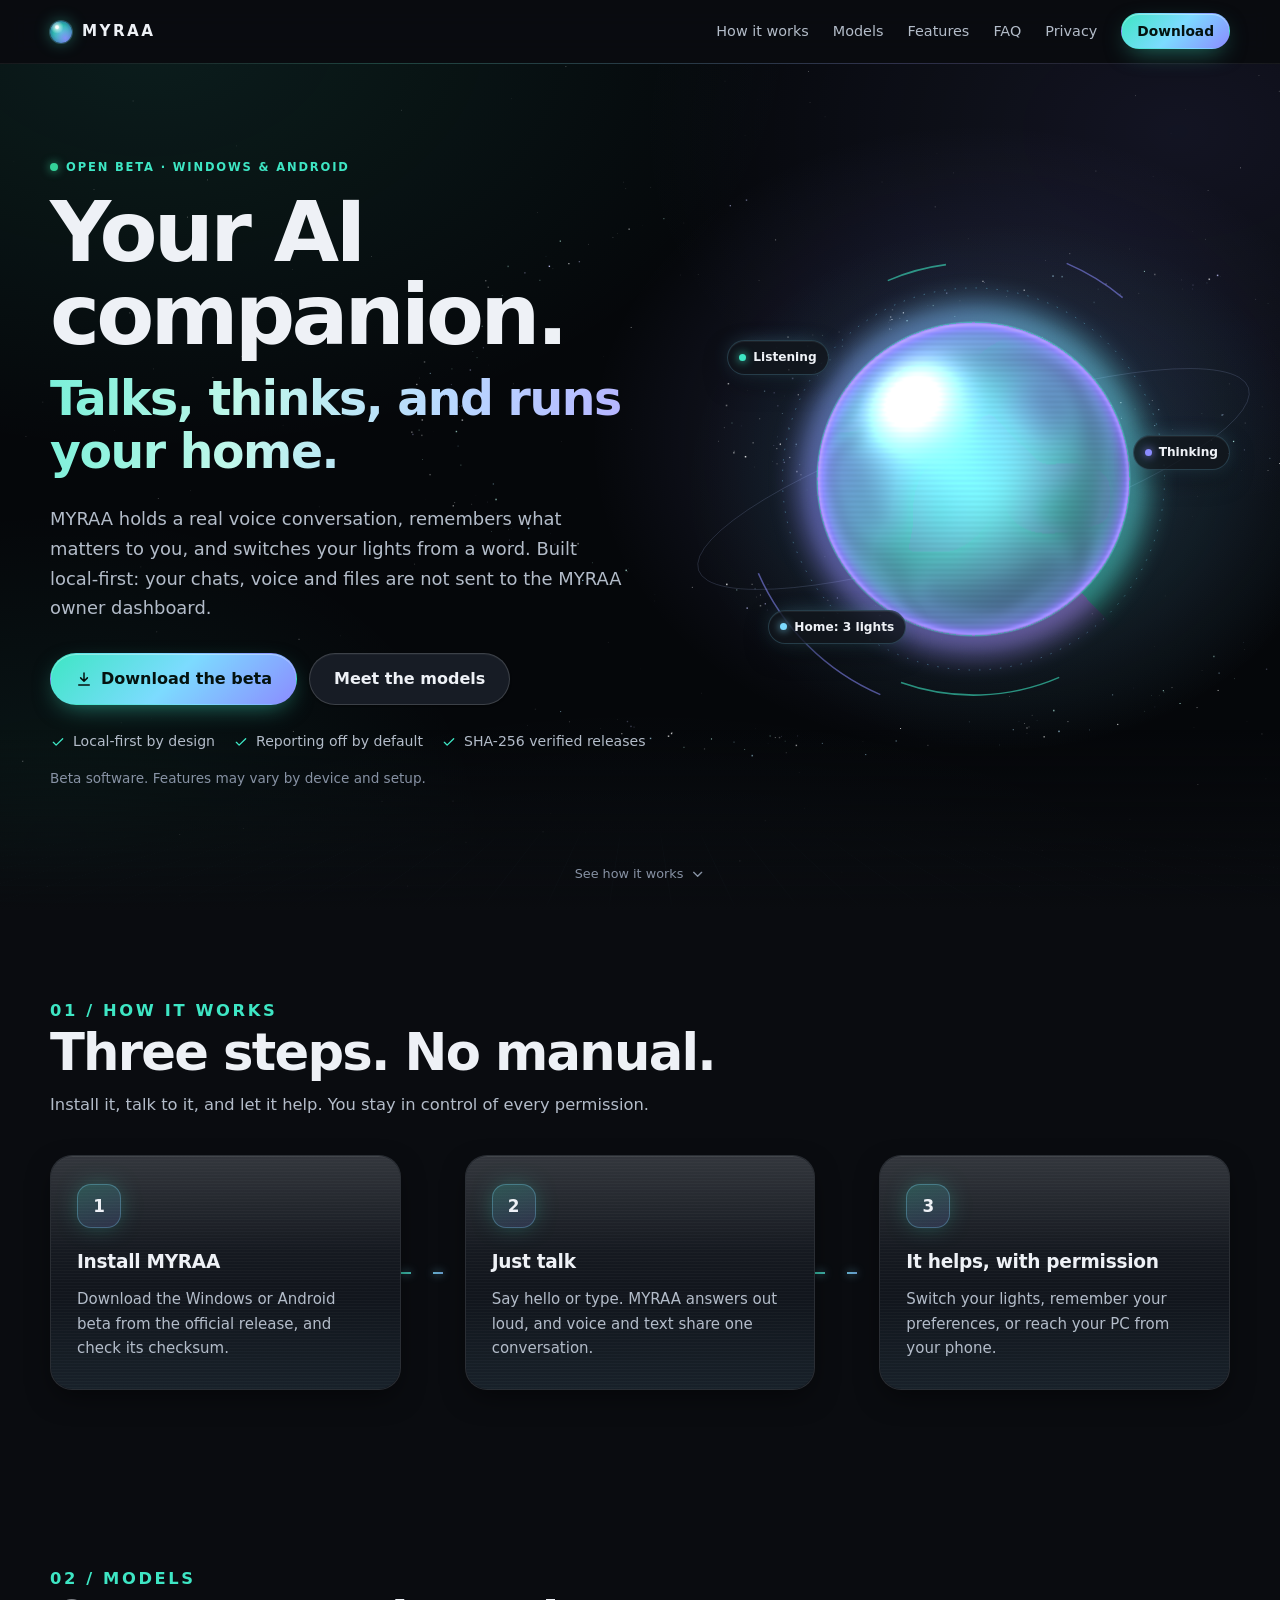
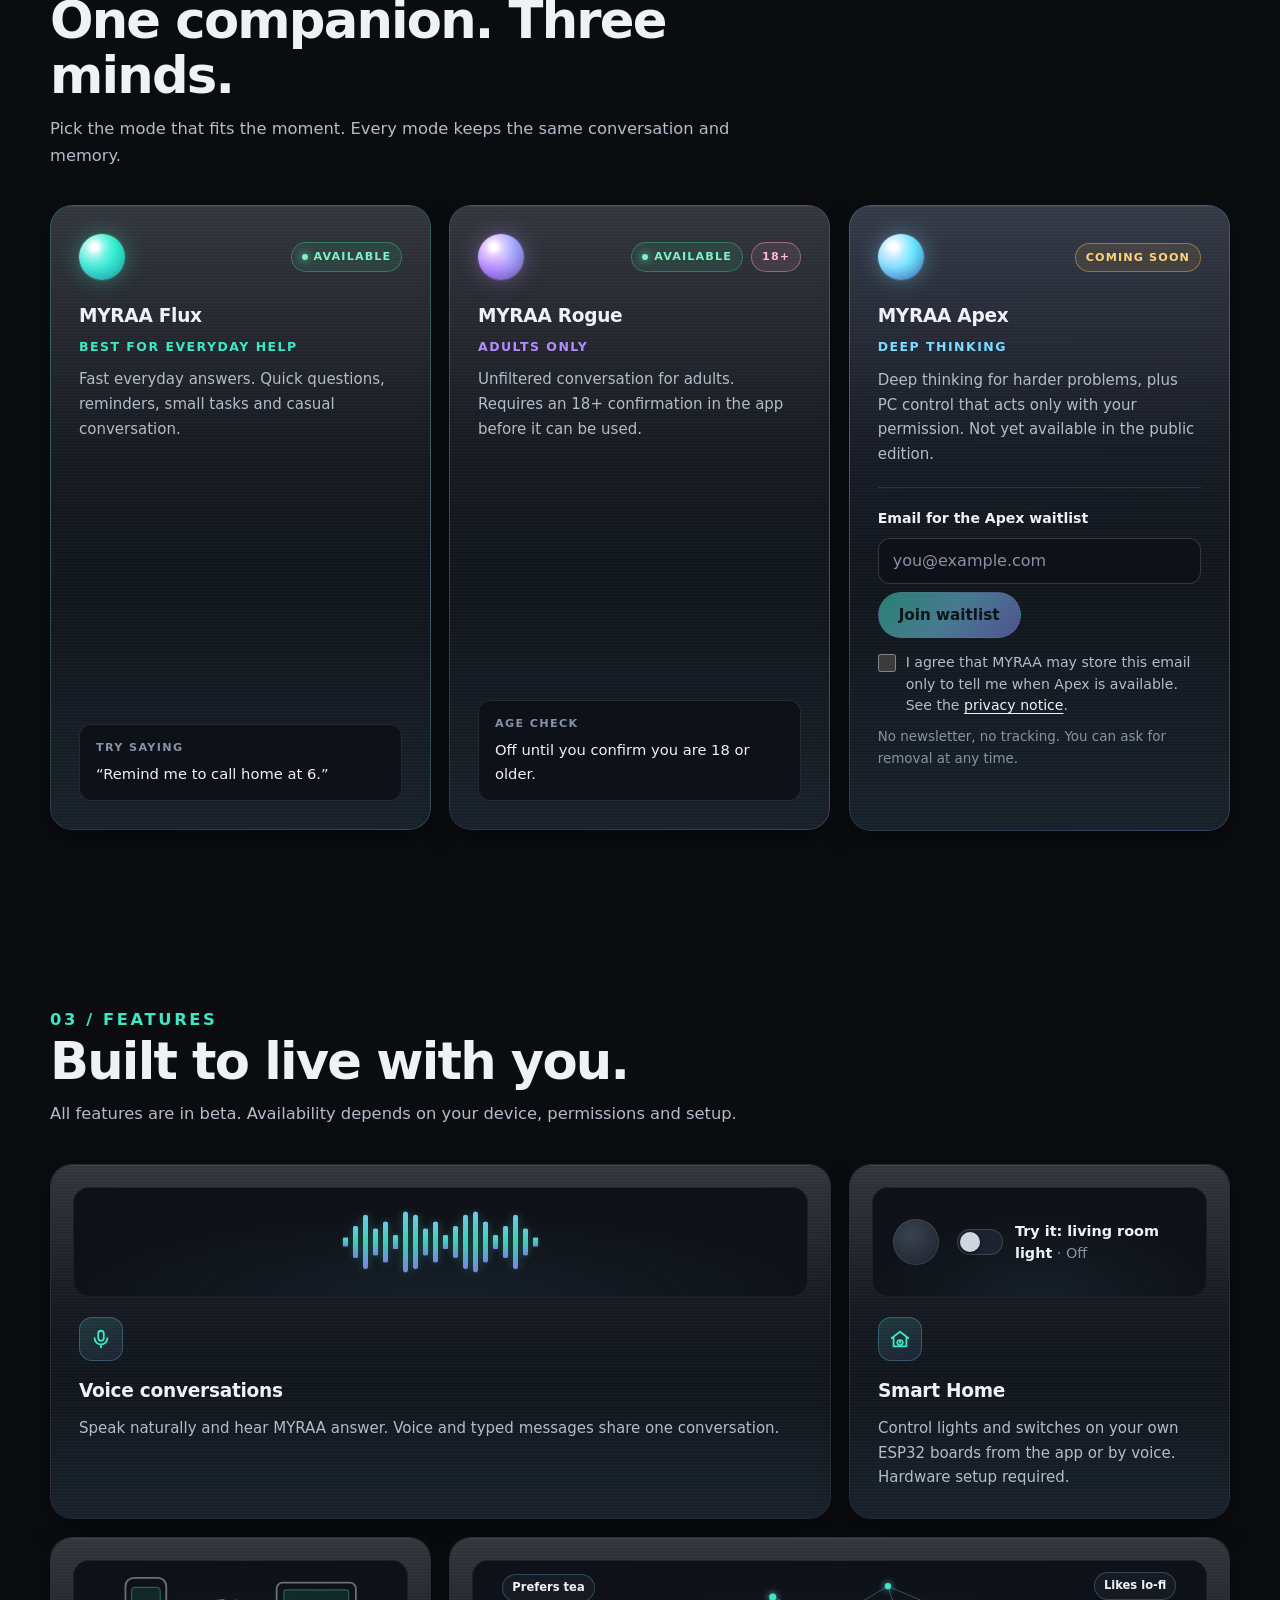
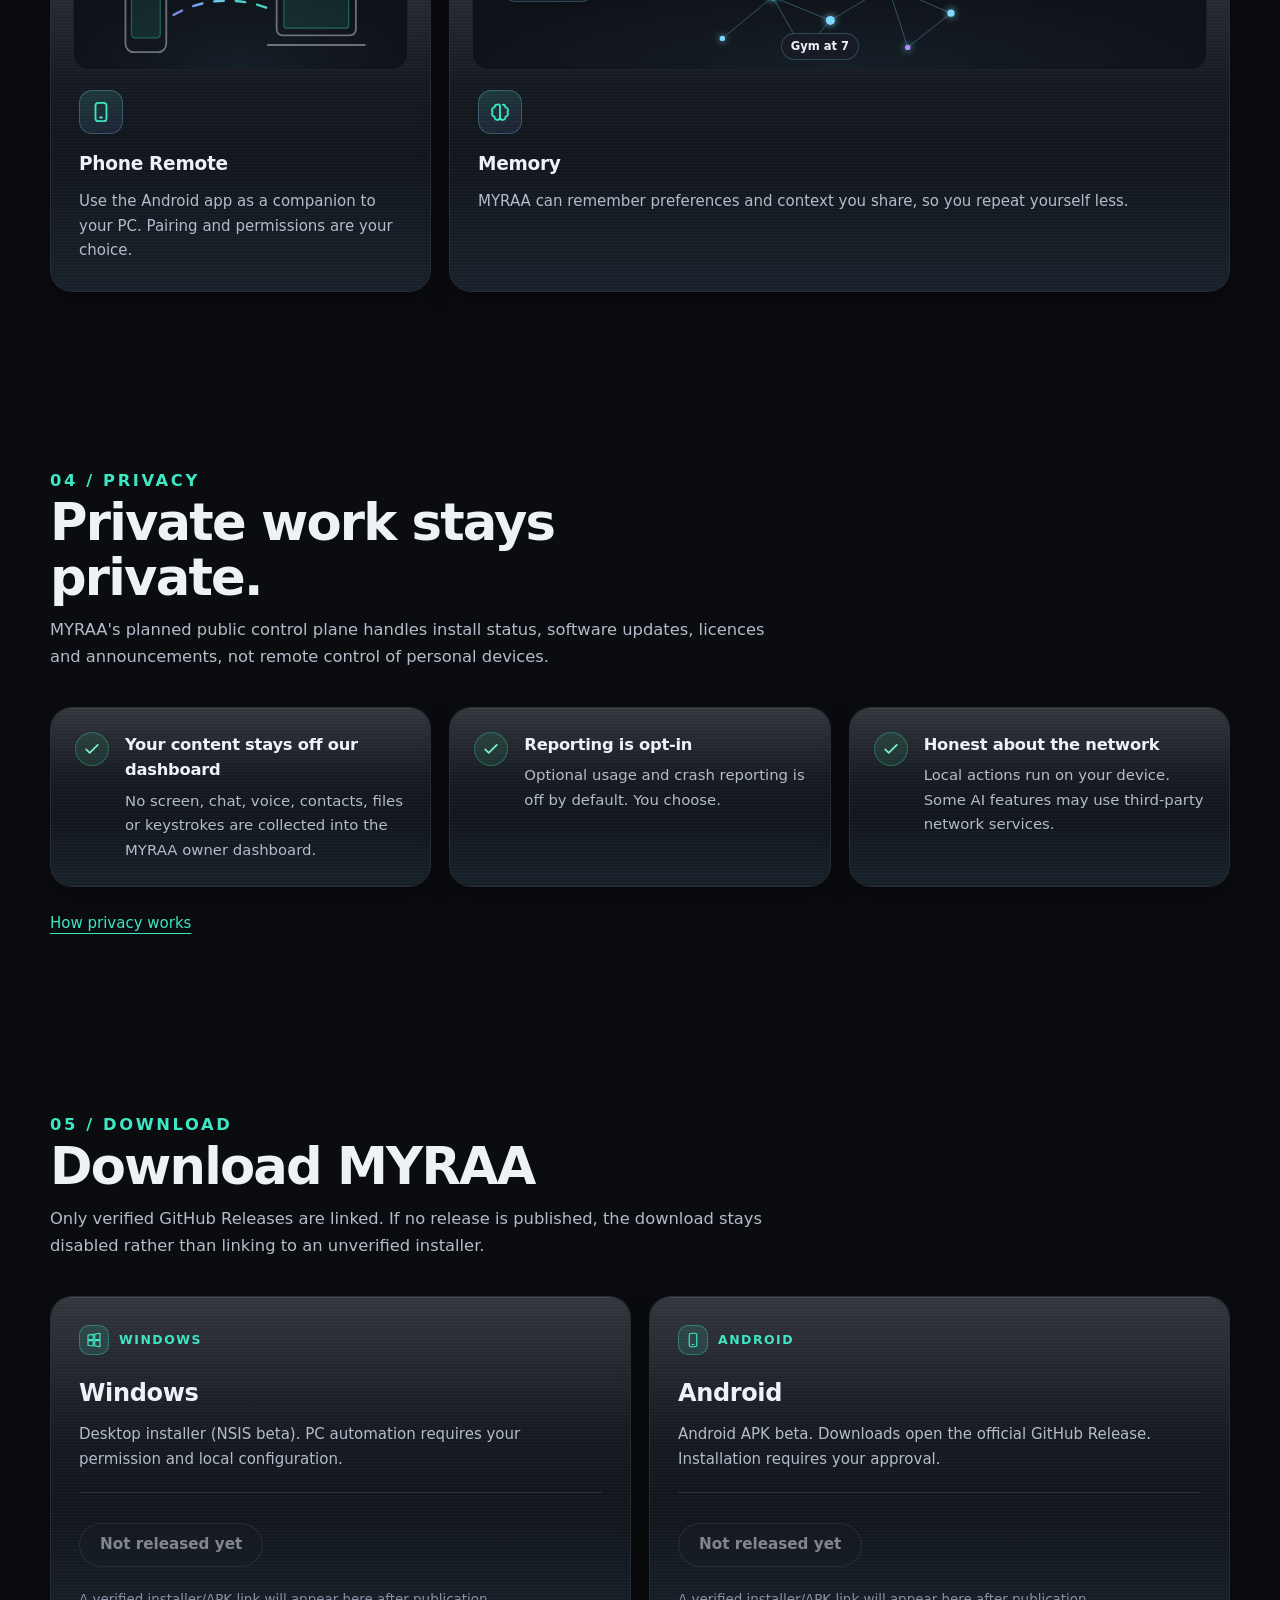
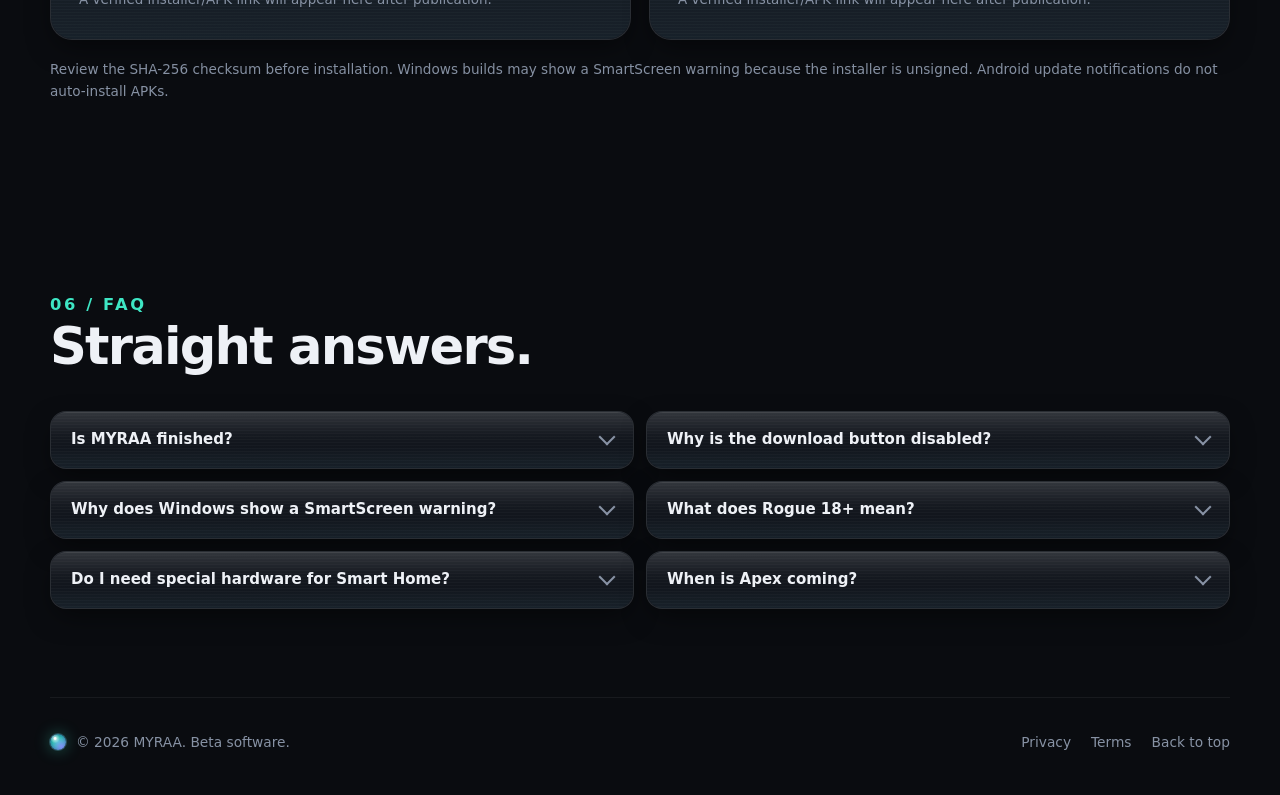
==== index.html @ 1b3db851 "MYRAA website" ====
<!doctype html>
<html lang="en">
<head>
<meta charset="utf-8">
<meta name="viewport" content="width=device-width, initial-scale=1">
<title>MYRAA | Your AI companion</title>
<meta name="description" content="MYRAA is a beta AI companion for Windows and Android. It talks, thinks and runs your home, with local-first privacy. Releases are published with verifiable checksums.">
<meta name="theme-color" content="#0A0C10">
<meta name="color-scheme" content="dark">
<link rel="icon" href="favicon.svg" type="image/svg+xml">
<link rel="canonical" href="https://myraa.pages.dev/">
<meta property="og:type" content="website">
<meta property="og:site_name" content="MYRAA">
<meta property="og:title" content="MYRAA | Your AI companion">
<meta property="og:description" content="Talks, thinks, and runs your home. Beta for Windows and Android.">
<meta property="og:url" content="https://myraa.pages.dev/">
<meta property="og:image" content="https://myraa.pages.dev/og-image.svg">
<meta name="twitter:card" content="summary_large_image">
<link rel="stylesheet" href="styles.css">
<script src="intro.js"></script>
<script src="app.js" defer></script>
</head>
<body class="home">
<a class="skip" href="#main">Skip to content</a>
<svg class="defs" width="0" height="0" aria-hidden="true" focusable="false"><defs><linearGradient id="h-stream" gradientUnits="userSpaceOnUse" x1="0" y1="0" x2="60" y2="0" spreadMethod="reflect"><stop offset="0" stop-color="#3EE6C4"/><stop offset=".5" stop-color="#7CDBFF"/><stop offset="1" stop-color="#8B8CFF"/></linearGradient></defs></svg>

<header class="top">
 <a class="logo" href="index.html" aria-label="MYRAA home"><span class="mark" aria-hidden="true"></span><span>MYRAA</span></a>
 <nav class="nav" aria-label="Primary">
  <div class="nav-links">
   <a href="#how">How it works</a><a href="#models">Models</a><a href="#features">Features</a><a href="#faq">FAQ</a><a href="privacy.html">Privacy</a>
  </div>
  <a class="button sm nav-cta" href="#download">Download</a>
 </nav>
</header>

<main id="main">
<section class="hero" aria-labelledby="hero-title">
 <canvas id="starfield" class="starfield" aria-hidden="true"></canvas>
 <div class="hero-grid-floor" aria-hidden="true"></div>
 <div class="hero-inner">
  <div class="hero-copy">
   <p class="kicker"><span class="dot" aria-hidden="true"></span>Open beta &middot; Windows &amp; Android</p>
   <h1 id="hero-title"><span class="w">Your</span> <span class="w">AI</span> <span class="w">companion.</span><br><em>Talks, thinks, and runs your home.</em></h1>
   <p class="intro">MYRAA holds a real voice conversation, remembers what matters to you, and switches your lights from a word. Built local-first: your chats, voice and files are not sent to the MYRAA owner dashboard.</p>
   <div class="hero-actions">
    <a class="button lg" href="#download"><svg class="bi" viewBox="0 0 24 24" aria-hidden="true"><path d="M12 4v11m0 0-4.5-4.5M12 15l4.5-4.5M5 20h14"/></svg>Download the beta</a>
    <a class="button subtle lg" href="#models">Meet the models</a>
   </div>
   <ul class="trust-row" aria-label="What you can count on">
    <li><svg class="bi" viewBox="0 0 24 24" aria-hidden="true"><path d="M5 12.5l4.2 4.2L19 7"/></svg>Local-first by design</li>
    <li><svg class="bi" viewBox="0 0 24 24" aria-hidden="true"><path d="M5 12.5l4.2 4.2L19 7"/></svg>Reporting off by default</li>
    <li><svg class="bi" viewBox="0 0 24 24" aria-hidden="true"><path d="M5 12.5l4.2 4.2L19 7"/></svg>SHA-256 verified releases</li>
   </ul>
   <p class="footnote">Beta software. Features may vary by device and setup.</p>
  </div>
  <div class="orb-stage" aria-hidden="true">
   <div class="orb" id="orb">
    <span class="orb-halo"></span>
    <span class="orb-wave"></span>
    <span class="orb-wave w2"></span>
    <span class="orb-sphere"><i class="orb-film"></i><i class="orb-glint"></i></span>
    <span class="orb-rim"></span>
    <span class="orb-ignite"></span>
    <span class="orb-ignite i2"></span>
    <canvas id="orb-gl" class="orb-gl"></canvas>
   </div>
   <div class="orb-hud">
    <span class="hud-chip c1"><b class="hd"></b>Listening</span>
    <span class="hud-chip c2"><b class="hd iris"></b>Thinking</span>
    <span class="hud-chip c3"><b class="hd cyan"></b>Home: 3 lights</span>
   </div>
  </div>
 </div>
 <a class="scroll-cue" href="#how"><span>See how it works</span><svg class="bi" viewBox="0 0 24 24" aria-hidden="true"><path d="M6 9.5l6 6 6-6"/></svg></a>
</section>

<section id="how" class="section how" aria-labelledby="how-title">
 <div class="section-head">
  <p class="kicker">01 / How it works</p>
  <h2 id="how-title">Three steps. No manual.</h2>
  <p>Install it, talk to it, and let it help. You stay in control of every permission.</p>
 </div>
 <ol class="steps">
  <li class="card step">
   <span class="step-n" aria-hidden="true">1</span>
   <h3>Install MYRAA</h3>
   <p>Download the Windows or Android beta from the official release, and check its checksum.</p>
  </li>
  <li class="step-link" aria-hidden="true"><svg class="h-link" viewBox="0 0 60 8" preserveAspectRatio="none"><path d="M0 4H60"/></svg></li>
  <li class="card step">
   <span class="step-n" aria-hidden="true">2</span>
   <h3>Just talk</h3>
   <p>Say hello or type. MYRAA answers out loud, and voice and text share one conversation.</p>
  </li>
  <li class="step-link" aria-hidden="true"><svg class="h-link" viewBox="0 0 60 8" preserveAspectRatio="none"><path d="M0 4H60"/></svg></li>
  <li class="card step">
   <span class="step-n" aria-hidden="true">3</span>
   <h3>It helps, with permission</h3>
   <p>Switch your lights, remember your preferences, or reach your PC from your phone.</p>
  </li>
 </ol>
</section>

<section id="models" class="section" aria-labelledby="models-title">
 <div class="section-head">
  <p class="kicker">02 / Models</p>
  <h2 id="models-title">One companion. Three minds.</h2>
  <p>Pick the mode that fits the moment. Every mode keeps the same conversation and memory.</p>
 </div>
 <div class="grid models">
  <article class="card model flux h-tilt">
   <div class="model-top"><span class="glyph flux" aria-hidden="true"></span><span class="badge ok"><b class="bd"></b>Available</span></div>
   <h3>MYRAA Flux</h3>
   <p class="model-for">Best for everyday help</p>
   <p>Fast everyday answers. Quick questions, reminders, small tasks and casual conversation.</p>
   <p class="model-note"><span class="quiet">Try saying</span>&ldquo;Remind me to call home at 6.&rdquo;</p>
  </article>
  <article class="card model rogue h-tilt">
   <div class="model-top"><span class="glyph rogue" aria-hidden="true"></span><span class="badge ok"><b class="bd"></b>Available</span><span class="badge adult">18+</span></div>
   <h3>MYRAA Rogue</h3>
   <p class="model-for">Adults only</p>
   <p>Unfiltered conversation for adults. Requires an 18+ confirmation in the app before it can be used.</p>
   <p class="model-note"><span class="quiet">Age check</span>Off until you confirm you are 18 or older.</p>
  </article>
  <article class="card model apex">
   <div class="model-top"><span class="glyph apex" aria-hidden="true"></span><span class="badge soon">Coming soon</span></div>
   <h3>MYRAA Apex</h3>
   <p class="model-for">Deep thinking</p>
   <p>Deep thinking for harder problems, plus PC control that acts only with your permission. Not yet available in the public edition.</p>
   <form id="waitlist" class="waitlist" novalidate aria-describedby="waitlist-note">
    <label for="wl-email">Email for the Apex waitlist</label>
    <div class="wl-row">
     <input id="wl-email" name="email" type="email" inputmode="email" autocomplete="email" required maxlength="254" placeholder="you@example.com">
     <button id="wl-submit" class="button" type="submit" disabled>Join waitlist</button>
    </div>
    <label class="consent"><input id="wl-consent" name="consent" type="checkbox" required> <span>I agree that MYRAA may store this email only to tell me when Apex is available. See the <a href="privacy.html#waitlist">privacy notice</a>.</span></label>
    <p id="waitlist-note" class="quiet small">No newsletter, no tracking. You can ask for removal at any time.</p>
    <p id="wl-status" class="wl-status" role="status" aria-live="polite"></p>
   </form>
  </article>
 </div>
</section>

<section id="features" class="section" aria-labelledby="features-title">
 <div class="section-head">
  <p class="kicker">03 / Features</p>
  <h2 id="features-title">Built to live with you.</h2>
  <p>All features are in beta. Availability depends on your device, permissions and setup.</p>
 </div>
 <div class="grid bento">
  <article class="card feature b-voice h-tilt">
   <div class="demo wave" aria-hidden="true"><i></i><i></i><i></i><i></i><i></i><i></i><i></i><i></i><i></i><i></i><i></i><i></i><i></i><i></i><i></i><i></i><i></i><i></i><i></i><i></i></div>
   <span class="ico ico-voice" aria-hidden="true"></span>
   <h3>Voice conversations</h3>
   <p>Speak naturally and hear MYRAA answer. Voice and typed messages share one conversation.</p>
  </article>
  <article class="card feature b-home h-tilt">
   <div class="demo home-demo">
    <input type="checkbox" id="demo-light" class="sw-input">
    <span class="bulb" aria-hidden="true"><i></i></span>
    <label class="switch" for="demo-light"><span class="track" aria-hidden="true"><span class="knob"></span></span><span class="switch-label">Try it: living room light</span></label>
   </div>
   <span class="ico ico-home" aria-hidden="true"></span>
   <h3>Smart Home</h3>
   <p>Control lights and switches on your own ESP32 boards from the app or by voice. Hardware setup required.</p>
  </article>
  <article class="card feature b-phone h-tilt">
   <div class="demo remote" aria-hidden="true">
    <svg viewBox="0 0 220 90">
     <rect class="dev" x="14" y="14" width="34" height="62" rx="7"/><rect class="dev-scr" x="19" y="22" width="24" height="42" rx="3"/>
     <rect class="dev" x="140" y="18" width="66" height="44" rx="5"/><rect class="dev-scr" x="146" y="24" width="54" height="32" rx="2"/><path class="dev" d="M132 70h82"/>
     <path class="beam" d="M54 45C80 30 110 30 134 40"/>
     <circle class="ping" cx="31" cy="45" r="10"/><circle class="ping p2" cx="31" cy="45" r="10"/>
    </svg>
   </div>
   <span class="ico ico-phone" aria-hidden="true"></span>
   <h3>Phone Remote</h3>
   <p>Use the Android app as a companion to your PC. Pairing and permissions are your choice.</p>
  </article>
  <article class="card feature b-memory h-tilt">
   <div class="demo constel" aria-hidden="true">
    <svg viewBox="0 0 320 120">
     <path class="edge" d="M30 86L86 40L150 66L214 28L284 58M86 40L120 100L150 66M214 28L236 96L284 58"/>
     <circle class="node" cx="30" cy="86" r="3"/><circle class="node n2" cx="86" cy="40" r="4"/><circle class="node" cx="150" cy="66" r="5"/>
     <circle class="node n2" cx="214" cy="28" r="3.5"/><circle class="node" cx="284" cy="58" r="4"/><circle class="node n3" cx="120" cy="100" r="3"/><circle class="node n3" cx="236" cy="96" r="3"/>
    </svg>
    <span class="mem m1">Prefers tea</span><span class="mem m2">Gym at 7</span><span class="mem m3">Likes lo-fi</span>
   </div>
   <span class="ico ico-memory" aria-hidden="true"></span>
   <h3>Memory</h3>
   <p>MYRAA can remember preferences and context you share, so you repeat yourself less.</p>
  </article>
 </div>
</section>

<section id="privacy" class="section trust" aria-labelledby="trust-title">
 <div class="section-head">
  <p class="kicker">04 / Privacy</p>
  <h2 id="trust-title">Private work stays private.</h2>
  <p>MYRAA's planned public control plane handles install status, software updates, licences and announcements, not remote control of personal devices.</p>
 </div>
 <ul class="grid promises">
  <li class="card promise"><svg class="bi chk" viewBox="0 0 24 24" aria-hidden="true"><path d="M5 12.5l4.2 4.2L19 7"/></svg><div><h3>Your content stays off our dashboard</h3><p>No screen, chat, voice, contacts, files or keystrokes are collected into the MYRAA owner dashboard.</p></div></li>
  <li class="card promise"><svg class="bi chk" viewBox="0 0 24 24" aria-hidden="true"><path d="M5 12.5l4.2 4.2L19 7"/></svg><div><h3>Reporting is opt-in</h3><p>Optional usage and crash reporting is off by default. You choose.</p></div></li>
  <li class="card promise"><svg class="bi chk" viewBox="0 0 24 24" aria-hidden="true"><path d="M5 12.5l4.2 4.2L19 7"/></svg><div><h3>Honest about the network</h3><p>Local actions run on your device. Some AI features may use third-party network services.</p></div></li>
 </ul>
 <p class="trust-more"><a href="privacy.html" class="underlink">How privacy works</a></p>
</section>

<section id="download" class="section downloads" aria-labelledby="download-title">
 <div class="section-head">
  <p class="kicker">05 / Download</p>
  <h2 id="download-title">Download MYRAA</h2>
  <p>Only verified GitHub Releases are linked. If no release is published, the download stays disabled rather than linking to an unverified installer.</p>
 </div>
 <div class="grid two">
  <article class="card platform" data-os="windows"><div class="device"><svg class="bi" viewBox="0 0 24 24" aria-hidden="true"><path d="M4 5.5l7-1v7H4zM13 4.2l7-1.2v8.5h-7zM4 13h7v7l-7-1zM13 13h7v8l-7-1.2z"/></svg><span>Windows</span></div><h3>Windows</h3><p>Desktop installer (NSIS beta). PC automation requires your permission and local configuration.</p><div id="windows-release" class="release"><span class="quiet">Checking release manifest...</span></div></article>
  <article class="card platform" data-os="android"><div class="device"><svg class="bi" viewBox="0 0 24 24" aria-hidden="true"><rect x="7" y="3" width="10" height="18" rx="2.5"/><path d="M11 18h2"/></svg><span>Android</span></div><h3>Android</h3><p>Android APK beta. Downloads open the official GitHub Release. Installation requires your approval.</p><div id="android-release" class="release"><span class="quiet">Checking release manifest...</span></div></article>
 </div>
 <p class="footnote">Review the SHA-256 checksum before installation. Windows builds may show a SmartScreen warning because the installer is unsigned. Android update notifications do not auto-install APKs.</p>
</section>

<section id="faq" class="section faq-sec" aria-labelledby="faq-title">
 <div class="section-head">
  <p class="kicker">06 / FAQ</p>
  <h2 id="faq-title">Straight answers.</h2>
 </div>
 <div class="faq">
  <details class="card qa"><summary>Is MYRAA finished?</summary><p>No. MYRAA is beta software. Features may vary by device and setup, and you may hit rough edges.</p></details>
  <details class="card qa"><summary>Why is the download button disabled?</summary><p>We only link verified GitHub Releases. Until a release with a checksum is published, the button stays off on purpose.</p></details>
  <details class="card qa"><summary>Why does Windows show a SmartScreen warning?</summary><p>The beta installer is unsigned. Check the SHA-256 checksum shown on this page before you install.</p></details>
  <details class="card qa"><summary>What does Rogue 18+ mean?</summary><p>Rogue is unfiltered conversation for adults. The app asks for an 18+ confirmation before it can be used.</p></details>
  <details class="card qa"><summary>Do I need special hardware for Smart Home?</summary><p>Yes. Smart Home controls your own ESP32 boards, and they need to be set up first.</p></details>
  <details class="card qa"><summary>When is Apex coming?</summary><p>There is no date yet. Join the waitlist above and we will email you once, when it is available.</p></details>
 </div>
</section>
</main>

<footer class="foot"><span class="foot-brand"><span class="mark" aria-hidden="true"></span>&copy; 2026 MYRAA. Beta software.</span><div><a href="privacy.html">Privacy</a><a href="terms.html">Terms</a><a href="#main">Back to top</a></div></footer>
</body>
</html>
---- styles.css ----
/* MYRAA public site. MYRAA Holo design system v1 (docs/design/MYRAA-HOLO-DESIGN-SYSTEM.md).
   No external fonts, images or scripts (CSP default-src 'self'; no data: URIs). Content is never hidden in base CSS. */
:root{
 color-scheme:dark;
 --h-void:#05070A;--h-bg:#0A0C10;--h-bg-2:#0E1117;
 --h-s1:rgba(18,22,29,.72);--h-s2:rgba(23,28,37,.82);--h-s3:rgba(29,35,48,.92);
 --h-s1-solid:#12161D;--h-s2-solid:#171C25;--h-s3-solid:#1D2330;
 --h-line:rgba(255,255,255,.06);--h-line-2:rgba(255,255,255,.10);--h-line-hi:rgba(255,255,255,.16);
 --h-ink:#EEF1F6;--h-ink-2:#B3BCC9;--h-ink-3:#8792A4;--h-ink-4:#5B6474;--h-ink-inv:#04120F;
 --h-mint:#3EE6C4;--h-mint-rgb:62 230 196;--h-cyan:#7CDBFF;--h-cyan-rgb:124 219 255;
 --h-iris:#8B8CFF;--h-iris-rgb:139 140 255;--h-violet:#B48CFF;--h-violet-rgb:180 140 255;
 --h-mint-soft:rgba(62,230,196,.12);--h-mint-line:rgba(62,230,196,.34);--h-iris-soft:rgba(139,140,255,.12);--h-iris-line:rgba(139,140,255,.34);
 --h-ok:#34D399;--h-ok-rgb:52 211 153;--h-busy:#7CDBFF;--h-warn:#F5B84B;--h-warn-rgb:245 184 75;--h-bad:#F2686F;--h-bad-rgb:242 104 111;--h-idle:#8792A4;
 --h-grad-accent:linear-gradient(135deg,#3EE6C4 0%,#7CDBFF 50%,#8B8CFF 100%);
 --h-grad-text:linear-gradient(100deg,#EEF1F6 0%,#BFF7EA 40%,#B9D9FF 70%,#C9C2FF 100%);
 --h-holo-conic:conic-gradient(from var(--h-angle,0deg),#3EE6C4,#7CDBFF,#8B8CFF,#B48CFF,#7CDBFF,#3EE6C4);
 --h-edge:linear-gradient(180deg,rgba(255,255,255,.14),rgba(255,255,255,.02) 40%,rgba(255,255,255,0) 60%,rgba(124,219,255,.06));
 --h-aurora:radial-gradient(60% 50% at 18% 12%,rgba(62,230,196,.10),transparent 70%),radial-gradient(50% 45% at 85% 20%,rgba(139,140,255,.10),transparent 70%),radial-gradient(70% 60% at 50% 110%,rgba(124,219,255,.06),transparent 70%);
 --h-scan:repeating-linear-gradient(180deg,rgba(255,255,255,.022) 0 1px,transparent 1px 3px);
 --h-sh-1:0 1px 0 rgba(255,255,255,.04) inset,0 1px 2px rgba(0,0,0,.4);
 --h-sh-2:0 1px 0 rgba(255,255,255,.06) inset,0 10px 28px -6px rgba(0,0,0,.55);
 --h-sh-3:0 1px 0 rgba(255,255,255,.08) inset,0 24px 60px -12px rgba(0,0,0,.65);
 --h-glow-mint:0 0 0 1px rgba(62,230,196,.35),0 0 24px -4px rgba(62,230,196,.45);
 --h-ring:0 0 0 2px var(--h-bg),0 0 0 4px rgba(62,230,196,.70);
 --h-r-xs:6px;--h-r-sm:8px;--h-r-md:12px;--h-r-lg:16px;--h-r-xl:22px;--h-r-2xl:28px;--h-r-pill:999px;
 --h-font:"Segoe UI Variable Text","Segoe UI",ui-sans-serif,system-ui,-apple-system,"Inter",Roboto,"Helvetica Neue",Arial,sans-serif;
 --h-font-display:"Segoe UI Variable Display","Segoe UI",ui-sans-serif,system-ui,-apple-system,"Inter",Roboto,sans-serif;
 --h-font-mono:ui-monospace,"Cascadia Code","Cascadia Mono",Consolas,"SFMono-Regular",Menlo,monospace;
 --h-track-caps:.12em;--h-track-tight:-.02em;
 --h-ease:cubic-bezier(.22,1,.36,1);--h-ease-io:cubic-bezier(.65,0,.35,1);--h-ease-spring:cubic-bezier(.16,1,.3,1);
 --h-d-1:120ms;--h-d-2:180ms;--h-d-3:260ms;--h-d-4:420ms;--h-d-5:700ms;--h-d-pulse:2400ms;
 /* Website aliases (old names kept) */
 --bg:var(--h-bg);--bg-2:var(--h-bg-2);--surface:var(--h-s1-solid);--surface-2:var(--h-s2-solid);--line:var(--h-line);--line-2:var(--h-line-2);
 --ink:var(--h-ink);--ink-2:var(--h-ink-2);--ink-3:var(--h-ink-3);
 --acc:var(--h-mint);--acc-rgb:var(--h-mint-rgb);--iris:var(--h-iris);--iris-rgb:var(--h-iris-rgb);--rose:#FF9EC0;--amber:var(--h-warn);
 --r:var(--h-r-xl);--ease:var(--h-ease);--gut:16px;--col:1180px;
 font-family:var(--h-font);color:var(--h-ink);background:var(--h-bg);font-synthesis:none;-webkit-text-size-adjust:100%;text-size-adjust:100%
}
@property --h-angle{syntax:"<angle>";inherits:false;initial-value:0deg}
*{box-sizing:border-box;min-width:0}
html{scroll-behavior:smooth;background:var(--h-void);scroll-padding-top:76px}
body{margin:0;overflow-x:clip;background:var(--h-bg);color:var(--h-ink-2);font-size:15px;line-height:1.55;-webkit-font-smoothing:antialiased;text-rendering:optimizeLegibility}
::selection{background:rgba(62,230,196,.28);color:#fff}
a{color:inherit;text-decoration:none}
:focus-visible{outline:none;box-shadow:var(--h-ring);border-radius:6px}
p{color:var(--h-ink-2);line-height:1.65;overflow-wrap:anywhere}
h1,h2,h3{margin:0;overflow-wrap:anywhere;color:var(--h-ink);font-family:var(--h-font-display)}
h1{font-size:clamp(2.6rem,6.6vw,5.4rem);line-height:.98;letter-spacing:-.045em;font-weight:750}
h1 em{display:inline-block;font-style:normal;font-size:.56em;line-height:1.12;letter-spacing:-.03em;margin-top:.32em;font-weight:650;
 background:linear-gradient(100deg,#7af0d9 0%,#BFF7EA 30%,#B9D9FF 62%,#B4A8FF 100%);-webkit-background-clip:text;background-clip:text;color:transparent}
h2{font-size:clamp(2rem,4.2vw,3.2rem);letter-spacing:-.035em;line-height:1.08;font-weight:700}
h3{font-size:1.16rem;letter-spacing:-.015em;font-weight:650}
.small{font-size:.84rem}
.quiet{color:var(--h-ink-3)}
.hidden{display:none}
.defs{position:absolute;width:0;height:0;overflow:hidden}
.bi{width:18px;height:18px;flex:none;fill:none;stroke:currentColor;stroke-width:2;stroke-linecap:round;stroke-linejoin:round}
.skip{position:absolute;left:var(--gut);top:-60px;z-index:50;background:var(--h-mint);color:var(--h-ink-inv);padding:10px 14px;border-radius:10px;font-weight:700}
.skip:focus{top:12px}
.kicker{display:inline-flex;align-items:center;gap:8px;font-size:.72rem;font-weight:700;letter-spacing:.16em;text-transform:uppercase;color:var(--h-mint);margin:0 0 14px}
.dot{position:relative;width:8px;height:8px;border-radius:50%;background:var(--h-ok);box-shadow:0 0 10px rgb(var(--h-ok-rgb)/.8)}
.dot:after{content:"";position:absolute;inset:0;border-radius:50%;background:inherit;opacity:0}

/* ---------- Header ---------- */
.top{position:sticky;top:0;z-index:100;display:flex;gap:16px;justify-content:space-between;align-items:center;min-height:64px;
 padding:10px max(var(--gut),calc((100vw - var(--col))/2));background:rgba(10,12,16,.72);border-bottom:1px solid var(--h-line)}
@supports (backdrop-filter:blur(1px)) or (-webkit-backdrop-filter:blur(1px)){.top{-webkit-backdrop-filter:blur(14px) saturate(140%);backdrop-filter:blur(14px) saturate(140%)}}
.top:after{content:"";position:absolute;left:0;right:0;bottom:-1px;height:1px;pointer-events:none;
 background:linear-gradient(90deg,transparent,rgba(62,230,196,.35) 30%,rgba(139,140,255,.35) 70%,transparent);opacity:.6}
.logo{font-weight:800;letter-spacing:.16em;display:flex;align-items:center;gap:10px;font-size:.95rem;color:var(--h-ink);min-height:40px}
.mark{position:relative;width:22px;height:22px;border-radius:50%;flex:none;
 background:radial-gradient(circle at 32% 28%,#fff 0 6%,rgba(255,255,255,.5) 12%,transparent 30%),radial-gradient(circle at 70% 78%,rgba(139,140,255,.9),transparent 60%),radial-gradient(circle,#3EE6C4 0,#2bbfae 45%,#2a6f9c 80%,#1b2550 100%);
 box-shadow:0 0 0 1px rgba(124,219,255,.25),0 0 16px rgba(62,230,196,.4)}
.top nav{display:flex;align-items:center;flex-wrap:wrap;gap:4px 18px;font-size:.9rem;color:var(--h-ink-2)}
.top nav a:not(.button){position:relative;padding:8px 2px;transition:color var(--h-d-2) var(--h-ease)}
.top nav a:not(.button):after{content:"";position:absolute;left:2px;right:2px;bottom:2px;height:2px;border-radius:2px;background:linear-gradient(90deg,var(--h-mint),var(--h-cyan));
 box-shadow:0 0 10px rgba(62,230,196,.7);transform:scaleX(0);transform-origin:left;transition:transform var(--h-d-3) var(--h-ease)}
.top nav a:not(.button):hover{color:var(--h-ink)}
.top nav a.is-on{color:var(--h-ink)}
.top nav a.is-on:after{transform:scaleX(1)}
.nav{gap:8px 22px!important}
.nav-links{display:flex;gap:4px 20px;flex-wrap:wrap}

/* ---------- Buttons (h-btn) ---------- */
.button{--bh:44px;position:relative;overflow:hidden;isolation:isolate;display:inline-flex;align-items:center;justify-content:center;gap:8px;min-height:var(--bh);padding:0 20px;
 border-radius:var(--h-r-pill);border:1px solid transparent;font:650 .95rem/1 var(--h-font);cursor:pointer;white-space:nowrap;
 background:var(--h-grad-accent);color:var(--h-ink-inv);box-shadow:0 8px 24px -8px rgba(62,230,196,.55),inset 0 1px 0 rgba(255,255,255,.35);
 transition:transform var(--h-d-1) var(--h-ease),box-shadow var(--h-d-2) var(--h-ease),background-color var(--h-d-2) var(--h-ease),border-color var(--h-d-2) var(--h-ease)}
.button:after{content:"";position:absolute;inset:-2px;pointer-events:none;z-index:1;background:linear-gradient(105deg,transparent 35%,rgba(255,255,255,.4) 50%,transparent 65%);transform:translateX(-120%)}
.button:hover{box-shadow:var(--h-glow-mint),0 12px 32px -8px rgba(62,230,196,.6),inset 0 1px 0 rgba(255,255,255,.35)}
.button:hover:after{transform:translateX(120%);transition:transform 700ms var(--h-ease-io)}
.button:active{transform:translateY(1px) scale(.985)}
.button.subtle{background:var(--h-s2-solid);color:var(--h-ink);border-color:var(--h-line-hi);box-shadow:var(--h-sh-1)}
.button.subtle:hover{border-color:var(--h-mint-line);background:var(--h-s3-solid)}
.button.subtle:after{background:linear-gradient(105deg,transparent 35%,rgba(124,219,255,.18) 50%,transparent 65%)}
.button.sm{--bh:36px;padding:0 15px;font-size:.86rem}
.button.lg{--bh:52px;padding:0 24px;font-size:1rem}
.button[disabled],.button[aria-disabled="true"]{opacity:.5;cursor:not-allowed;transform:none;box-shadow:none}
.button[disabled]:after{display:none}
.button:focus-visible{box-shadow:var(--h-ring)}

/* ---------- Layout ---------- */
main{display:block}
.section{width:min(var(--col),calc(100% - 2*var(--gut)));margin:auto;padding:88px 0}
.section-head{max-width:720px;margin-bottom:36px}
.section-head h2{margin-bottom:12px}
.section-head p{margin:0;font-size:1.02rem}
.footnote{font-size:.85rem;color:var(--h-ink-3);margin-top:18px}

/* ---------- Hero ---------- */
.hero{position:relative;isolation:isolate;overflow:hidden;min-height:min(94vh,900px);display:flex;flex-direction:column;justify-content:center;background:var(--h-void)}
.hero:before{content:"";position:absolute;inset:-20% -10%;z-index:-4;pointer-events:none;
 background:radial-gradient(36% 38% at 72% 46%,rgba(139,140,255,.20),transparent 70%),radial-gradient(30% 32% at 74% 50%,rgba(62,230,196,.14),transparent 70%),radial-gradient(40% 40% at 12% 80%,rgba(62,230,196,.08),transparent 70%),var(--h-aurora)}
.hero:after{content:"";position:absolute;inset:auto 0 0 0;height:180px;z-index:-1;background:linear-gradient(transparent,var(--h-bg));pointer-events:none}
.starfield{position:absolute;inset:0;width:100%;height:100%;z-index:-2;display:block;pointer-events:none}
.hero-grid-floor{position:absolute;left:-30%;right:-30%;bottom:0;height:44%;z-index:-3;pointer-events:none;
 background-image:linear-gradient(rgba(124,219,255,.13) 1px,transparent 1px),linear-gradient(90deg,rgba(124,219,255,.13) 1px,transparent 1px);background-size:64px 64px;background-position:center bottom;
 transform:perspective(420px) rotateX(64deg);transform-origin:50% 100%;
 -webkit-mask-image:linear-gradient(to top,rgba(0,0,0,.9),transparent 80%);mask-image:linear-gradient(to top,rgba(0,0,0,.9),transparent 80%)}
.hero-inner{position:relative;width:min(var(--col),calc(100% - 2*var(--gut)));margin:0 auto;display:grid;grid-template-columns:minmax(0,1.1fr) minmax(0,.9fr);gap:40px;align-items:center;padding:56px 0 72px}
.hero .intro{font-size:1.12rem;max-width:580px;margin:24px 0 0;color:var(--h-ink-2)}
.hero-actions{display:flex;gap:12px;flex-wrap:wrap;margin-top:30px}
.trust-row{list-style:none;display:flex;flex-wrap:wrap;gap:8px 18px;padding:0;margin:26px 0 0;font-size:.88rem;color:var(--h-ink-2)}
.trust-row li{display:inline-flex;align-items:center;gap:7px}
.trust-row .bi{width:16px;height:16px;color:var(--h-mint)}
.hero .footnote{margin-top:14px}
.scroll-cue{position:absolute;left:50%;bottom:18px;transform:translateX(-50%);display:inline-flex;align-items:center;gap:6px;padding:8px 12px;border-radius:var(--h-r-pill);font-size:.8rem;color:var(--h-ink-3);transition:color var(--h-d-2) var(--h-ease)}
.scroll-cue:hover{color:var(--h-ink)}
.scroll-cue .bi{width:16px;height:16px}

/* ---------- Holographic orb (CSS; WebGL replaces the sphere when ready) ---------- */
.orb-stage{position:relative;display:grid;place-items:center}
.orb{position:relative;width:clamp(240px,34vw,460px);aspect-ratio:1;translate:calc(var(--px,0)*10px) calc(var(--py,0)*8px);transition:translate .9s var(--h-ease)}
.orb>span{position:absolute;border-radius:50%;pointer-events:none}
.orb-halo{inset:-4%;background:radial-gradient(closest-side,rgba(62,230,196,.30),rgba(139,140,255,.14) 55%,transparent 76%)}
.orb-sphere{inset:14%;overflow:hidden;isolation:isolate;
 background:radial-gradient(circle at 32% 28%,#fff 0 4%,rgba(255,255,255,.55) 9%,transparent 26%),radial-gradient(circle at 70% 78%,rgba(139,140,255,.85),transparent 55%),radial-gradient(circle at 50% 50%,#3EE6C4 0%,#2bbfae 45%,#2a6f9c 78%,#1b2550 100%);
 box-shadow:inset -18px -24px 60px rgba(10,12,30,.55),inset 10px 12px 40px rgba(255,255,255,.18),0 0 90px -10px rgba(62,230,196,.5);
 transition:opacity .7s var(--h-ease),visibility 0s linear .7s}
.orb-film{position:absolute;inset:0;border-radius:50%;background:conic-gradient(from 40deg,#3EE6C4,#7CDBFF,#8B8CFF,#B48CFF,#7CDBFF,#3EE6C4);mix-blend-mode:soft-light;opacity:.8;will-change:transform}
.orb-glint{position:absolute;inset:0;border-radius:50%;background:linear-gradient(115deg,transparent 38%,rgba(255,255,255,.22) 48%,transparent 58%)}
.orb-rim{inset:10%;background:conic-gradient(from 0deg,#3EE6C4,#7CDBFF,#8B8CFF,#B48CFF,#7CDBFF,#3EE6C4);
 -webkit-mask:radial-gradient(closest-side,transparent 92%,#000 93.5%,#000 97%,transparent 98.5%);mask:radial-gradient(closest-side,transparent 92%,#000 93.5%,#000 97%,transparent 98.5%);
 opacity:.75;transition:opacity .7s var(--h-ease),visibility 0s linear .7s}
.orb-wave{inset:14%;border:1px solid rgba(62,230,196,.55);opacity:0}
.orb-wave.w2{border-color:rgba(139,140,255,.5)}
.orb-ignite{inset:14%;border:2px solid rgba(62,230,196,.7);opacity:0}
.orb-ignite.i2{border-color:rgba(139,140,255,.6)}
.orb-gl{position:absolute;inset:0;width:100%;height:100%;display:block;opacity:0;transition:opacity .7s var(--h-ease);pointer-events:none}
.orb.gl-on .orb-gl{opacity:1}
.orb.gl-on .orb-sphere,.orb.gl-on .orb-rim{opacity:0;visibility:hidden}
.orb.gl-on .orb-film,.orb.gl-on .orb-rim{animation-play-state:paused!important}
/* Floating HUD chips around the orb (decorative, solid surfaces, no blur) */
.orb-hud{position:absolute;inset:0;pointer-events:none}
.hud-chip{position:absolute;display:inline-flex;align-items:center;gap:7px;padding:7px 11px;border-radius:var(--h-r-pill);font-size:.76rem;font-weight:600;color:var(--h-ink);
 background:rgba(18,22,29,.82);border:1px solid rgba(124,219,255,.20);box-shadow:var(--h-sh-2),0 0 22px -8px rgba(124,219,255,.5)}
.hud-chip .hd{width:7px;height:7px;border-radius:50%;background:var(--h-mint);box-shadow:0 0 8px var(--h-mint)}
.hud-chip .hd.iris{background:var(--h-iris);box-shadow:0 0 8px var(--h-iris)}
.hud-chip .hd.cyan{background:var(--h-cyan);box-shadow:0 0 8px var(--h-cyan)}
.hud-chip.c1{left:2%;top:18%}
.hud-chip.c2{right:0;top:40%}
.hud-chip.c3{left:10%;bottom:12%}

/* ---------- Holo card ---------- */
.card{position:relative;isolation:isolate;background:var(--h-s1-solid);border:1px solid var(--h-line-2);border-radius:var(--h-r-xl);padding:28px;overflow-wrap:anywhere;
 box-shadow:var(--h-sh-2);transition:border-color var(--h-d-2) var(--h-ease),transform var(--h-d-4) var(--h-ease),box-shadow var(--h-d-3) var(--h-ease)}
.card:before{content:"";position:absolute;inset:0;border-radius:inherit;pointer-events:none;z-index:-1;
 background:radial-gradient(420px circle at var(--mx,50%) var(--my,-30%),rgba(124,219,255,var(--glare,0)),transparent 45%),var(--h-edge),var(--h-scan);transition:opacity var(--h-d-3) var(--h-ease)}
.card:after{content:"";position:absolute;inset:-1px;border-radius:inherit;padding:1px;pointer-events:none;
 background:var(--rim,var(--h-holo-conic));-webkit-mask:linear-gradient(#000 0 0) content-box,linear-gradient(#000 0 0);-webkit-mask-composite:xor;mask-composite:exclude;
 opacity:var(--rim-o,0);transition:opacity var(--h-d-3) var(--h-ease)}
.card:hover{border-color:var(--h-line-hi)}
.card:is(:hover,:focus-within){--rim-o:.6}
.card p{margin:10px 0 0}
.grid{display:grid;grid-template-columns:repeat(3,minmax(0,1fr));gap:18px}
.grid.two{grid-template-columns:repeat(2,minmax(0,1fr))}
ul.grid{list-style:none;padding:0;margin:0}

/* Tilt (pointer:fine only; JS sets --rx/--ry/--mx/--my, max +-3deg) */
@media (hover:hover) and (pointer:fine) and (prefers-reduced-motion:no-preference){
 .h-tilt{transform:perspective(900px) rotateX(var(--rx,0deg)) rotateY(var(--ry,0deg)) translateY(var(--lift,0px))}
 .h-tilt:hover{--lift:-3px;--glare:.11;transition:transform 90ms linear,border-color var(--h-d-2) var(--h-ease),box-shadow var(--h-d-3) var(--h-ease)}
 .model:hover:after{animation:rimSpin 4s linear infinite}
}
@keyframes rimSpin{to{--h-angle:360deg}}

/* ---------- How it works ---------- */
.steps{list-style:none;padding:0;margin:0;display:grid;grid-template-columns:minmax(0,1fr) 64px minmax(0,1fr) 64px minmax(0,1fr);align-items:stretch}
.step{padding:28px 26px}
.step-n{display:grid;place-items:center;width:44px;height:44px;margin-bottom:20px;border-radius:14px;font:700 1.05rem/1 var(--h-font-display);color:var(--h-ink);
 background:linear-gradient(160deg,rgba(62,230,196,.22),rgba(139,140,255,.16));box-shadow:inset 0 0 0 1px rgba(124,219,255,.3),0 0 26px -8px rgba(62,230,196,.6)}
.step-link{display:grid;place-items:center}
.h-link{width:100%;height:8px;overflow:visible}
.h-link path{stroke:rgba(124,219,255,.32);stroke-width:1.5;fill:none;vector-effect:non-scaling-stroke}
.how.seen .h-link path{stroke:url(#h-stream)}

/* ---------- Models ---------- */
.model{--glow:var(--h-mint-rgb);--rim-o:.28;display:flex;flex-direction:column}
.model.flux{--rim:conic-gradient(from var(--h-angle,0deg),#3EE6C4,#7CDBFF 30%,rgba(62,230,196,.2) 55%,#3EE6C4 80%,#3EE6C4)}
.model.rogue{--glow:var(--h-violet-rgb);--rim:conic-gradient(from var(--h-angle,0deg),#B48CFF,#FF9EC0 30%,rgba(180,140,255,.2) 55%,#B48CFF 80%,#B48CFF)}
.model.apex{--glow:var(--h-cyan-rgb);--rim:conic-gradient(from var(--h-angle,0deg),#7CDBFF,#8B8CFF 30%,rgba(124,219,255,.2) 55%,#7CDBFF 80%,#7CDBFF);
 background:linear-gradient(170deg,#141a2a,var(--h-s1-solid) 60%)}
.model:is(:hover,:focus-within){--rim-o:.9;box-shadow:var(--h-sh-3),0 30px 70px -40px rgb(var(--glow)/.7)}
.model-top{display:flex;align-items:center;gap:8px;flex-wrap:wrap;margin-bottom:22px}
.model-for{margin:6px 0 0!important;font-size:.78rem;font-weight:700;letter-spacing:.12em;text-transform:uppercase;color:rgb(var(--glow))}
.glyph{position:relative;width:46px;height:46px;border-radius:50%;margin-right:auto;overflow:hidden;box-shadow:0 0 0 1px rgba(255,255,255,.1),0 0 26px -6px rgb(var(--glow)/.8)}
.glyph:after{content:"";position:absolute;inset:0;border-radius:50%;background:conic-gradient(from 40deg,#3EE6C4,#7CDBFF,#8B8CFF,#B48CFF,#3EE6C4);mix-blend-mode:soft-light;opacity:.7}
.glyph.flux{background:radial-gradient(circle at 34% 28%,#fff 0 7%,#9ff6e4 20%,#3EE6C4 46%,#137a6a 100%)}
.glyph.rogue{background:radial-gradient(circle at 34% 28%,#fff 0 7%,#e3c9ff 20%,#B48CFF 46%,#5a2a86 100%)}
.glyph.apex{background:radial-gradient(circle at 34% 28%,#fff 0 7%,#cdeeff 20%,#7CDBFF 46%,#2a3f8a 100%)}
.badge{display:inline-flex;align-items:center;gap:6px;font-size:.7rem;font-weight:700;letter-spacing:.1em;text-transform:uppercase;padding:5px 10px;border-radius:var(--h-r-pill);border:1px solid}
.badge .bd{width:6px;height:6px;border-radius:50%;background:currentColor;box-shadow:0 0 8px currentColor}
.badge.ok{color:#7FF0C2;border-color:rgb(var(--h-ok-rgb)/.4);background:rgb(var(--h-ok-rgb)/.10)}
.badge.adult{color:#FFB8D1;border-color:rgba(255,158,192,.45);background:rgba(255,158,192,.10)}
.badge.soon{color:#FFD27E;border-color:rgb(var(--h-warn-rgb)/.45);background:rgb(var(--h-warn-rgb)/.10)}
.badge.match{color:var(--h-cyan);border-color:rgb(var(--h-cyan-rgb)/.45);background:rgb(var(--h-cyan-rgb)/.10)}

.model-note{margin-top:auto!important;padding:14px 16px;border-radius:var(--h-r-md);background:var(--h-bg-2);border:1px solid var(--h-line-2);color:var(--h-ink);font-size:.92rem}
.model>p:nth-last-child(2){margin-bottom:20px}
.model-note .quiet{display:block;font-size:.7rem;font-weight:700;letter-spacing:.12em;text-transform:uppercase;margin-bottom:4px}
/* Waitlist */
.waitlist{margin-top:auto;padding-top:20px;border-top:1px solid var(--h-line-2)}
.model.apex>p:last-of-type{margin-bottom:20px}
.waitlist label{display:block;font-size:.88rem;font-weight:600;color:var(--h-ink);margin-bottom:8px}
.wl-row{display:flex;gap:8px;flex-wrap:wrap}
.wl-row input{flex:1 1 180px;min-height:46px;padding:10px 14px;border-radius:var(--h-r-md);border:1px solid var(--h-line-hi);background:var(--h-bg-2);color:var(--h-ink);font:inherit;font-size:1rem;
 transition:border-color var(--h-d-2) var(--h-ease),box-shadow var(--h-d-2) var(--h-ease)}
.wl-row input:hover{border-color:rgba(255,255,255,.22)}
.wl-row input:focus,.wl-row input:focus-visible{outline:none;border-color:var(--h-mint-line);border-radius:var(--h-r-md);box-shadow:0 0 0 4px rgba(62,230,196,.12),0 0 28px -8px rgba(62,230,196,.5)}
.wl-row input::placeholder{color:var(--h-ink-3)}
.wl-row .button{flex:0 0 auto;--bh:46px}
.waitlist .consent{display:flex;gap:10px;align-items:flex-start;margin:14px 0 0;line-height:1.5;font-weight:400;color:var(--h-ink-2)}
.consent input{width:18px;height:18px;margin:2px 0 0;flex:none;accent-color:var(--h-mint)}
.consent a{text-decoration:underline;text-underline-offset:3px;color:var(--h-ink)}
.waitlist .small{margin-top:10px}
.wl-status{min-height:1.5em;margin:6px 0 0;font-size:.9rem}
.wl-status.ok{color:#7FF0C2}
.wl-status.warn{color:#FFD27E}

/* ---------- Feature bento + procedural demos ---------- */
.bento{grid-template-columns:repeat(3,minmax(0,1fr))}
.b-voice,.b-memory{grid-column:span 2}
.feature{display:flex;flex-direction:column;overflow:hidden}
.ico{display:grid;place-items:center;width:44px;height:44px;border-radius:13px;margin-bottom:16px;
 background:linear-gradient(160deg,rgba(62,230,196,.16),rgba(139,140,255,.10));box-shadow:inset 0 0 0 1px rgba(124,219,255,.26)}
.ico:before{content:"";width:22px;height:22px;background:var(--h-mint);-webkit-mask:var(--i) center/contain no-repeat;mask:var(--i) center/contain no-repeat}
.ico-voice{--i:url("icons/voice.svg")}
.ico-home{--i:url("icons/home.svg")}
.ico-phone{--i:url("icons/phone.svg")}
.ico-memory{--i:url("icons/memory.svg")}
.ico-lock{--i:url("icons/lock.svg")}
.demo{position:relative;height:110px;margin:-6px -6px 20px;border-radius:var(--h-r-lg);background:radial-gradient(80% 120% at 50% 100%,rgba(124,219,255,.07),transparent 70%),var(--h-bg-2);
 border:1px solid var(--h-line);overflow:hidden}
/* Voice waveform */
.wave{display:flex;align-items:center;justify-content:center;gap:5px}
.wave i{display:block;width:5px;height:64px;border-radius:5px;background:linear-gradient(180deg,#7CDBFF,#3EE6C4 50%,#8B8CFF);transform:scaleY(var(--s,.3));opacity:.9;box-shadow:0 0 10px rgba(62,230,196,.35)}
.wave i:nth-child(5n+1){--s:.22}.wave i:nth-child(5n+2){--s:.5}.wave i:nth-child(5n+3){--s:.85}.wave i:nth-child(5n+4){--s:.42}.wave i:nth-child(5n){--s:.64}
.wave i:nth-child(7n){--s:.95}.wave i:nth-child(1),.wave i:nth-child(20){--s:.14}
/* Smart home toggle (works without JS: checkbox + sibling selectors) */
.home-demo{display:flex;align-items:center;gap:18px;padding:0 20px}
.sw-input{position:absolute;opacity:0;width:1px;height:1px}
.bulb{position:relative;flex:none;width:46px;height:46px;border-radius:50%;background:radial-gradient(circle at 40% 35%,#3a4252,#1b2029);box-shadow:inset 0 0 0 1px rgba(255,255,255,.1);
 transition:background var(--h-d-3) var(--h-ease),box-shadow var(--h-d-4) var(--h-ease)}
.bulb i{position:absolute;inset:-60%;border-radius:50%;background:radial-gradient(closest-side,rgba(255,214,140,.55),rgba(62,230,196,.12) 60%,transparent);opacity:0;transform:scale(.6);transition:opacity var(--h-d-4) var(--h-ease),transform var(--h-d-4) var(--h-ease)}
.switch{display:flex;align-items:center;gap:12px;cursor:pointer;font-size:.9rem;font-weight:600;color:var(--h-ink);min-height:44px}
.track{position:relative;flex:none;width:46px;height:26px;border-radius:13px;background:var(--h-s3-solid);box-shadow:inset 0 0 0 1px var(--h-line-hi);transition:background var(--h-d-3) var(--h-ease)}
.knob{position:absolute;left:3px;top:3px;width:20px;height:20px;border-radius:50%;background:#cfd6e0;box-shadow:0 2px 6px rgba(0,0,0,.5);transition:transform var(--h-d-3) var(--h-ease-spring)}
.switch-label:after{content:" \00B7  Off";color:var(--h-ink-3);font-weight:500}
.sw-input:checked~.bulb{background:radial-gradient(circle at 40% 35%,#fff7e0,#ffd27e 45%,#f5b84b);box-shadow:0 0 30px 6px rgba(255,210,126,.45)}
.sw-input:checked~.bulb i{opacity:1;transform:scale(1)}
.sw-input:checked~.switch .track{background:linear-gradient(90deg,#3EE6C4,#7CDBFF)}
.sw-input:checked~.switch .knob{transform:translateX(20px);background:#fff}
.sw-input:checked~.switch .switch-label:after{content:" \00B7  On";color:#7FF0C2}
.sw-input:focus-visible~.switch .track{box-shadow:var(--h-ring)}
/* Phone remote */
.remote svg,.constel svg{position:absolute;inset:0;width:100%;height:100%}
.remote .dev{fill:none;stroke:rgba(179,188,201,.55);stroke-width:1.5}
.remote .dev-scr{fill:rgba(62,230,196,.10);stroke:rgba(62,230,196,.35);stroke-width:1}
.remote .beam{fill:none;stroke:url(#h-stream);stroke-width:2;stroke-linecap:round;stroke-dasharray:8 10;opacity:.9}
.remote .ping{fill:none;stroke:rgba(62,230,196,.6);stroke-width:1.2;opacity:0;transform-box:fill-box;transform-origin:center}
/* Memory constellation */
.constel .edge{fill:none;stroke:rgba(124,219,255,.35);stroke-width:1;stroke-dasharray:600;stroke-dashoffset:0}
.constel .node{fill:#7CDBFF;filter:drop-shadow(0 0 4px rgba(124,219,255,.9));transform-box:fill-box;transform-origin:center}
.constel .node.n2{fill:#3EE6C4}.constel .node.n3{fill:#B48CFF}
.mem{position:absolute;padding:4px 9px;border-radius:var(--h-r-pill);font-size:.72rem;font-weight:600;color:var(--h-ink);background:rgba(23,28,37,.92);border:1px solid rgba(124,219,255,.24)}
.mem.m1{left:4%;top:12%}.mem.m2{left:42%;bottom:8%}.mem.m3{right:4%;top:10%}

/* ---------- Privacy promises ---------- */
.promises .promise{display:flex;gap:16px;align-items:flex-start;padding:24px}
.promise .chk{width:34px;height:34px;padding:7px;border-radius:50%;color:#7FF0C2;background:rgb(var(--h-ok-rgb)/.10);box-shadow:inset 0 0 0 1px rgb(var(--h-ok-rgb)/.35)}
.promise h3{font-size:1.02rem}
.promise p{margin-top:6px;font-size:.93rem}
.trust-more{margin:24px 0 0}
.underlink{color:var(--h-mint);text-decoration:underline;text-underline-offset:5px;transition:color var(--h-d-2) var(--h-ease)}
.underlink:hover{color:#a9f7e8}

/* ---------- Downloads ---------- */
.platform{display:flex;flex-direction:column}
.device{display:inline-flex;align-items:center;gap:10px;font-weight:700;letter-spacing:.12em;text-transform:uppercase;color:var(--h-mint);margin-bottom:20px;font-size:.78rem}
.device .bi{width:30px;height:30px;padding:6px;border-radius:10px;stroke-width:1.6;background:var(--h-mint-soft);box-shadow:inset 0 0 0 1px var(--h-mint-line)}
.platform h3{font-size:1.5rem}
.platform.is-match{--rim-o:.75;border-color:var(--h-mint-line);box-shadow:var(--h-sh-3),0 30px 80px -40px rgba(62,230,196,.6)}
.platform .badge.match{align-self:flex-start;margin:-6px 0 14px}
.release{position:relative;border-top:1px solid var(--h-line-2);padding-top:18px;margin-top:auto}
.platform>p{margin-bottom:20px}
.release .button{margin:12px 0}
.release strong{display:block;color:var(--h-ink)}
.release small{display:block;color:var(--h-ink-3);overflow-wrap:anywhere}
.code{font:12px var(--h-font-mono);word-break:break-all;color:#b8e9df}

/* ---------- FAQ ---------- */
.faq{display:grid;grid-template-columns:repeat(2,minmax(0,1fr));gap:12px;align-items:start}
.qa{padding:0;border-radius:var(--h-r-lg)}
.qa summary{list-style:none;display:flex;align-items:center;justify-content:space-between;gap:16px;min-height:56px;padding:16px 20px;cursor:pointer;font-weight:650;color:var(--h-ink);border-radius:inherit}
.qa summary::-webkit-details-marker{display:none}
.qa summary:after{content:"";flex:none;width:10px;height:10px;border-right:2px solid var(--h-ink-3);border-bottom:2px solid var(--h-ink-3);transform:translateY(-3px) rotate(45deg);transition:transform var(--h-d-3) var(--h-ease)}
.qa[open] summary:after{transform:translateY(2px) rotate(225deg);border-color:var(--h-mint)}
.qa p{margin:0;padding:0 20px 18px}
.qa[open]{--rim-o:.45}

/* ---------- Footer ---------- */
.foot{border-top:1px solid var(--h-line);width:min(var(--col),calc(100% - 2*var(--gut)));margin:0 auto;display:flex;justify-content:space-between;align-items:center;gap:16px;flex-wrap:wrap;padding:28px 0 36px;color:var(--h-ink-3);font-size:.86rem}
.foot-brand{display:inline-flex;align-items:center;gap:10px}
.foot-brand .mark{width:16px;height:16px}
.foot div{display:flex;gap:20px;flex-wrap:wrap}
.foot a{padding:6px 0;transition:color var(--h-d-2) var(--h-ease)}
.foot a:hover{color:var(--h-ink)}

/* ---------- Legal pages ---------- */
.legal{width:min(790px,calc(100% - 2*var(--gut)));margin:auto;padding:56px 0 90px}
.legal h1{font-size:clamp(2.4rem,6vw,3.6rem);margin-bottom:26px}
.legal h2{font-size:1.25rem;letter-spacing:-.01em;margin-top:38px;padding-top:6px;scroll-margin-top:80px}
.legal h2:before{content:"";display:block;width:28px;height:2px;margin-bottom:12px;border-radius:2px;background:linear-gradient(90deg,var(--h-mint),var(--h-iris))}
.legal li{margin:9px 0;color:var(--h-ink-2)}
.legal code{color:#b8e9df;font-family:var(--h-font-mono);font-size:.9em}
.legal strong{color:var(--h-ink)}

/* ---------- Responsive ---------- */
@media(max-width:1080px){.hud-chip.c2{right:-2%}}
@media(max-width:960px){
 .hero{min-height:0}
 .hero-inner{grid-template-columns:1fr;gap:4px;padding:28px 0 72px}
 .orb-stage{order:-1}
 .orb{width:clamp(220px,56vw,320px)}
 .grid{grid-template-columns:repeat(2,minmax(0,1fr))}
 .bento{grid-template-columns:repeat(2,minmax(0,1fr))}
 .b-voice,.b-memory{grid-column:span 2}
 .promises{grid-template-columns:1fr}
 .model.apex{grid-column:span 2}
 .steps{grid-template-columns:1fr;gap:0}
 .step-link{height:34px}
 .step-link .h-link{width:34px;transform:rotate(90deg)}
 .hud-chip.c1{left:0;top:8%}.hud-chip.c2{right:0;top:auto;bottom:14%}.hud-chip.c3{display:none}
}
@media(max-width:760px){
 .grid,.grid.two,.bento,.faq{grid-template-columns:1fr}
 .b-voice,.b-memory,.model.apex{grid-column:auto}
 .card{padding:22px}
 .section{padding:64px 0}
 .hero-actions .button{flex:1 1 100%}
 .scroll-cue{display:none}
 .top nav{gap:2px 12px;font-size:.86rem}
 .home .nav-links{display:none}
}
@media(max-width:375px){
 .top{gap:10px}
 .top nav{gap:2px 10px;font-size:.8rem}
 .logo span:last-child{letter-spacing:.08em}
 .card{padding:18px}
 h1{font-size:clamp(2.2rem,11vw,2.7rem)}
 .wl-row .button{flex:1 1 100%}
 .orb{width:clamp(200px,62vw,240px)}
 .hud-chip{font-size:.7rem;padding:6px 9px}
 .mem.m2{display:none}
}

/* ===== Motion language: cinematic open, scroll reveal, ambient life =====
   Only transform/opacity animate (blur on the small wordmark only). Intro animations use 'backwards' fill so
   everything ends visible; nothing depends on JS to un-hide. --t: 1 first open, .28 quick replay (intro.js). */
:root{--t:1}
.intro-quick{--t:.28}
.hero-inner:before{content:"";position:absolute;top:-10%;bottom:-10%;left:0;width:28%;z-index:1;pointer-events:none;opacity:0;
 background:linear-gradient(100deg,transparent,rgba(255,255,255,.06) 42%,rgba(62,230,196,.09) 52%,transparent);transform:translateX(-130%) skewX(-14deg)}
h1 .w{display:inline-block}
.hero-actions .button:first-child:before{content:"";position:absolute;inset:0;border-radius:inherit;z-index:-1;pointer-events:none;box-shadow:0 0 30px 4px rgba(62,230,196,.55);opacity:0}

@media(prefers-reduced-motion:no-preference){
 .hero:before{animation:aurIn calc(1100ms*var(--t)) var(--h-ease) backwards}
 .hero-grid-floor{animation:floorIn calc(1200ms*var(--t)) var(--h-ease) calc(120ms*var(--t)) backwards}
 .starfield{animation:starIn calc(1300ms*var(--t)) var(--h-ease) backwards}
 .orb{animation:orbIn calc(950ms*var(--t)) var(--h-ease) calc(60ms*var(--t)) backwards}
 .orb-ignite{animation:ignite calc(1000ms*var(--t)) var(--h-ease-spring) calc(260ms*var(--t)) backwards}
 .orb-ignite.i2{animation-delay:calc(380ms*var(--t))}
 .orb-wave{animation:wave calc(1600ms*var(--t)) var(--h-ease) calc(500ms*var(--t)) 1 backwards}
 .orb-wave.w2{animation-delay:calc(800ms*var(--t))}
 .orb-film{animation:spin 16s linear infinite}
 .orb-rim{animation:spin 11s linear infinite reverse,fadeIn calc(700ms*var(--t)) var(--h-ease) calc(320ms*var(--t)) backwards}
 .hud-chip{animation:chipIn calc(620ms*var(--t)) var(--h-ease) calc(820ms*var(--t)) backwards}
 .hud-chip.c2{animation-delay:calc(900ms*var(--t))}.hud-chip.c3{animation-delay:calc(980ms*var(--t))}
 .logo .mark{animation:markIn calc(620ms*var(--t)) var(--h-ease) backwards}
 .logo span:last-child{animation:wordIn calc(700ms*var(--t)) var(--h-ease) calc(80ms*var(--t)) backwards}
 .top nav a{animation:rise calc(480ms*var(--t)) var(--h-ease) calc(170ms*var(--t)) backwards}
 .nav-links a:nth-child(2){animation-delay:calc(220ms*var(--t))}
 .nav-links a:nth-child(3){animation-delay:calc(270ms*var(--t))}
 .nav-links a:nth-child(4){animation-delay:calc(320ms*var(--t))}
 .nav-links a:nth-child(5){animation-delay:calc(370ms*var(--t))}
 .nav-cta{animation-delay:calc(420ms*var(--t))!important}
 .hero .kicker{animation:rise calc(520ms*var(--t)) var(--h-ease) calc(110ms*var(--t)) backwards}
 h1 .w{animation:wordRise calc(680ms*var(--t)) var(--h-ease) backwards}
 h1 .w:nth-child(1){animation-delay:calc(170ms*var(--t))}
 h1 .w:nth-child(2){animation-delay:calc(235ms*var(--t))}
 h1 .w:nth-child(3){animation-delay:calc(300ms*var(--t))}
 h1 em{animation:wordRise calc(720ms*var(--t)) var(--h-ease) calc(390ms*var(--t)) backwards}
 .hero .intro{animation:rise calc(600ms*var(--t)) var(--h-ease) calc(480ms*var(--t)) backwards}
 .hero-actions .button{animation:ctaRise calc(640ms*var(--t)) var(--h-ease) calc(560ms*var(--t)) backwards}
 .hero-actions .button+.button{animation-delay:calc(615ms*var(--t))}
 .hero-actions .button:first-child:before{animation:ctaGlow calc(1100ms*var(--t)) var(--h-ease) calc(640ms*var(--t)) backwards}
 .trust-row li{animation:rise calc(520ms*var(--t)) var(--h-ease) calc(700ms*var(--t)) backwards}
 .trust-row li:nth-child(2){animation-delay:calc(740ms*var(--t))}.trust-row li:nth-child(3){animation-delay:calc(780ms*var(--t))}
 .hero .footnote,.scroll-cue{animation:fadeIn calc(600ms*var(--t)) var(--h-ease) calc(820ms*var(--t)) backwards}
 .hero-inner:before{animation:sheen calc(780ms*var(--t)) cubic-bezier(.4,0,.2,1) calc(640ms*var(--t)) 1 both}
 .intro-quick .hero-inner:before{animation:none}
 .dot:after{animation:pulse var(--h-d-pulse) var(--h-ease) 1.2s infinite}
 /* Connector light pulse: runs a few passes when the section is reached, then rests as a static gradient line */
 .how.seen .h-link path{stroke-dasharray:10 22;animation:stream 1.3s linear 4;filter:drop-shadow(0 0 4px rgba(124,219,255,.9))}
 /* Bento demos play only while hovered/focused or while the card sits in the middle band of the viewport */
 .feature:is(:hover,:focus-within,.is-play) .wave i{animation:wv .9s var(--h-ease-io) infinite alternate}
 .wave i:nth-child(3n+1){animation-delay:-.2s!important}.wave i:nth-child(3n+2){animation-delay:-.5s!important}.wave i:nth-child(4n){animation-delay:-.75s!important}
 .feature:is(:hover,:focus-within,.is-play) .remote .beam{animation:beam 1s linear infinite}
 .feature:is(:hover,:focus-within,.is-play) .remote .ping{animation:ping 2s var(--h-ease) infinite}
 .feature:is(:hover,:focus-within,.is-play) .remote .ping.p2{animation-delay:1s}
 .feature:is(:hover,:focus-within,.is-play) .constel .edge{animation:draw 1.8s var(--h-ease) backwards}
 .feature:is(:hover,:focus-within,.is-play) .constel .node{animation:twinkle 2.4s var(--h-ease-io) infinite alternate}
 .feature:is(:hover,:focus-within,.is-play) .constel .node.n2{animation-delay:-.8s}
 .feature:is(:hover,:focus-within,.is-play) .constel .node.n3{animation-delay:-1.6s}
 .feature:is(:hover,:focus-within,.is-play) .mem{animation:memIn .6s var(--h-ease) backwards}
 .feature:is(:hover,:focus-within,.is-play) .mem.m2{animation-delay:.15s}.feature:is(:hover,:focus-within,.is-play) .mem.m3{animation-delay:.3s}
 /* Scroll reveal (app.js adds .rv-on only when IntersectionObserver exists) */
 .rv-on .rv:not(.in){opacity:0}
 .rv-on .rv.in{animation:rvIn .7s var(--h-ease) var(--rvd,0ms) backwards}
}
@keyframes aurIn{from{opacity:0;transform:scale(1.06)}}
@keyframes floorIn{from{opacity:0;transform:perspective(420px) rotateX(78deg)}}
@keyframes starIn{from{opacity:0;transform:scale(1.14)}}
@keyframes orbIn{0%{opacity:0;transform:scale(.62)}60%{opacity:1}}
@keyframes ignite{0%{opacity:.95;transform:scale(.7)}100%{opacity:0;transform:scale(1.95)}}
@keyframes wave{0%{transform:scale(1);opacity:.7}100%{transform:scale(1.7);opacity:0}}
@keyframes spin{to{transform:rotate(360deg)}}
@keyframes fadeIn{from{opacity:0}}
@keyframes chipIn{from{opacity:0;transform:translate3d(0,10px,0) scale(.94)}}
@keyframes markIn{0%{opacity:0;transform:scale(.3) rotate(-90deg)}70%{transform:scale(1.12)}}
@keyframes wordIn{from{opacity:0;filter:blur(8px);transform:translateX(-6px)}}
@keyframes rise{from{opacity:0;transform:translate3d(0,12px,0)}}
@keyframes wordRise{from{opacity:0;transform:translate3d(0,.45em,0) scale(.98)}}
@keyframes ctaRise{from{opacity:0;transform:translate3d(0,14px,0) scale(.98)}}
@keyframes ctaGlow{0%{opacity:0}45%{opacity:1}}
@keyframes sheen{0%{opacity:0;transform:translateX(-130%) skewX(-14deg)}15%{opacity:1}85%{opacity:1}100%{opacity:0;transform:translateX(430%) skewX(-14deg)}}
@keyframes pulse{0%{opacity:.6;transform:scale(1)}70%,100%{opacity:0;transform:scale(2.6)}}
@keyframes rvIn{from{opacity:0;transform:translate3d(0,14px,0) scale(.985)}}
@keyframes stream{to{stroke-dashoffset:-64}}
@keyframes wv{from{transform:scaleY(calc(var(--s) * .35))}to{transform:scaleY(var(--s))}}
@keyframes beam{to{stroke-dashoffset:-36}}
@keyframes ping{0%{opacity:.8;transform:scale(1)}100%{opacity:0;transform:scale(2.4)}}
@keyframes draw{from{stroke-dashoffset:600}}
@keyframes twinkle{to{transform:scale(1.5);opacity:.6}}
@keyframes memIn{from{opacity:0;transform:translate3d(0,6px,0)}}

/* ===== Release-manifest skeleton: while app.js fetches releases.json the quiet note pulses and a sheen sweeps.
   After render() replaces the children the :has() gate stops matching. No :has() = static note. */
.release:has(> .quiet:only-child){overflow:hidden}
@media(prefers-reduced-motion:no-preference){
 .release:has(> .quiet:only-child) .quiet{display:block;animation:skPulse 1.6s var(--h-ease) infinite}
 .release:has(> .quiet:only-child)::after{content:"";position:absolute;top:0;bottom:0;left:0;width:38%;pointer-events:none;
  background:linear-gradient(100deg,transparent,rgba(62,230,196,.10),transparent);animation:skSweep 1.6s var(--h-ease) infinite}
}
@keyframes skPulse{0%,100%{opacity:1}50%{opacity:.45}}
@keyframes skSweep{from{transform:translateX(-110%) skewX(-14deg)}to{transform:translateX(290%) skewX(-14deg)}}

/* ===== Reduced motion & forced colours ===== */
@media(prefers-reduced-motion:reduce){
 html{scroll-behavior:auto}
 .orb{translate:none}
 .orb>span,.orb-film,.orb-rim{animation:none!important}
 .h-tilt{transform:none!important}
 .button:after{display:none}
 *,*::before,*::after{transition-duration:1ms!important;animation-duration:1ms!important;animation-iteration-count:1!important}
}
@media(forced-colors:active){
 .orb,.starfield,.hero-grid-floor,.orb-hud,.demo,.hero:before,.hero-inner:before,.card:after,.button:after{display:none}
 .button{border:1px solid}
}
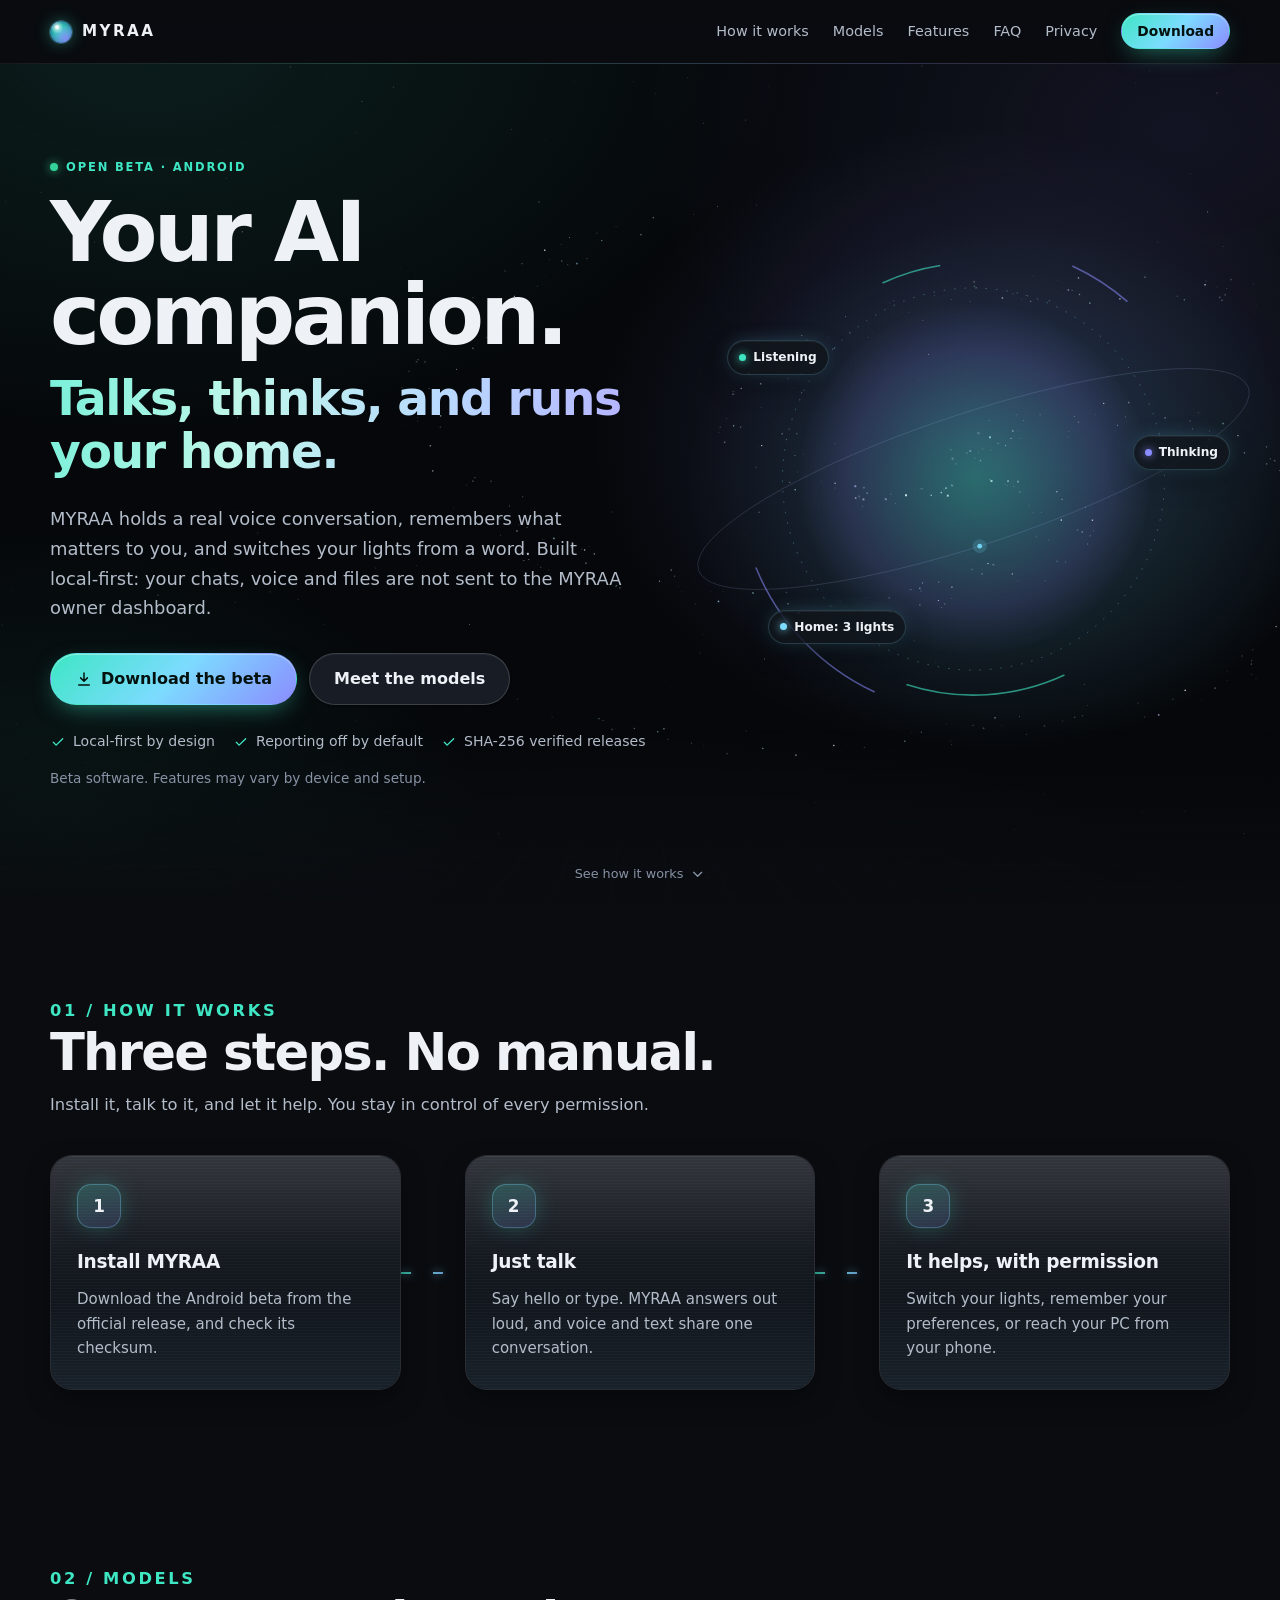
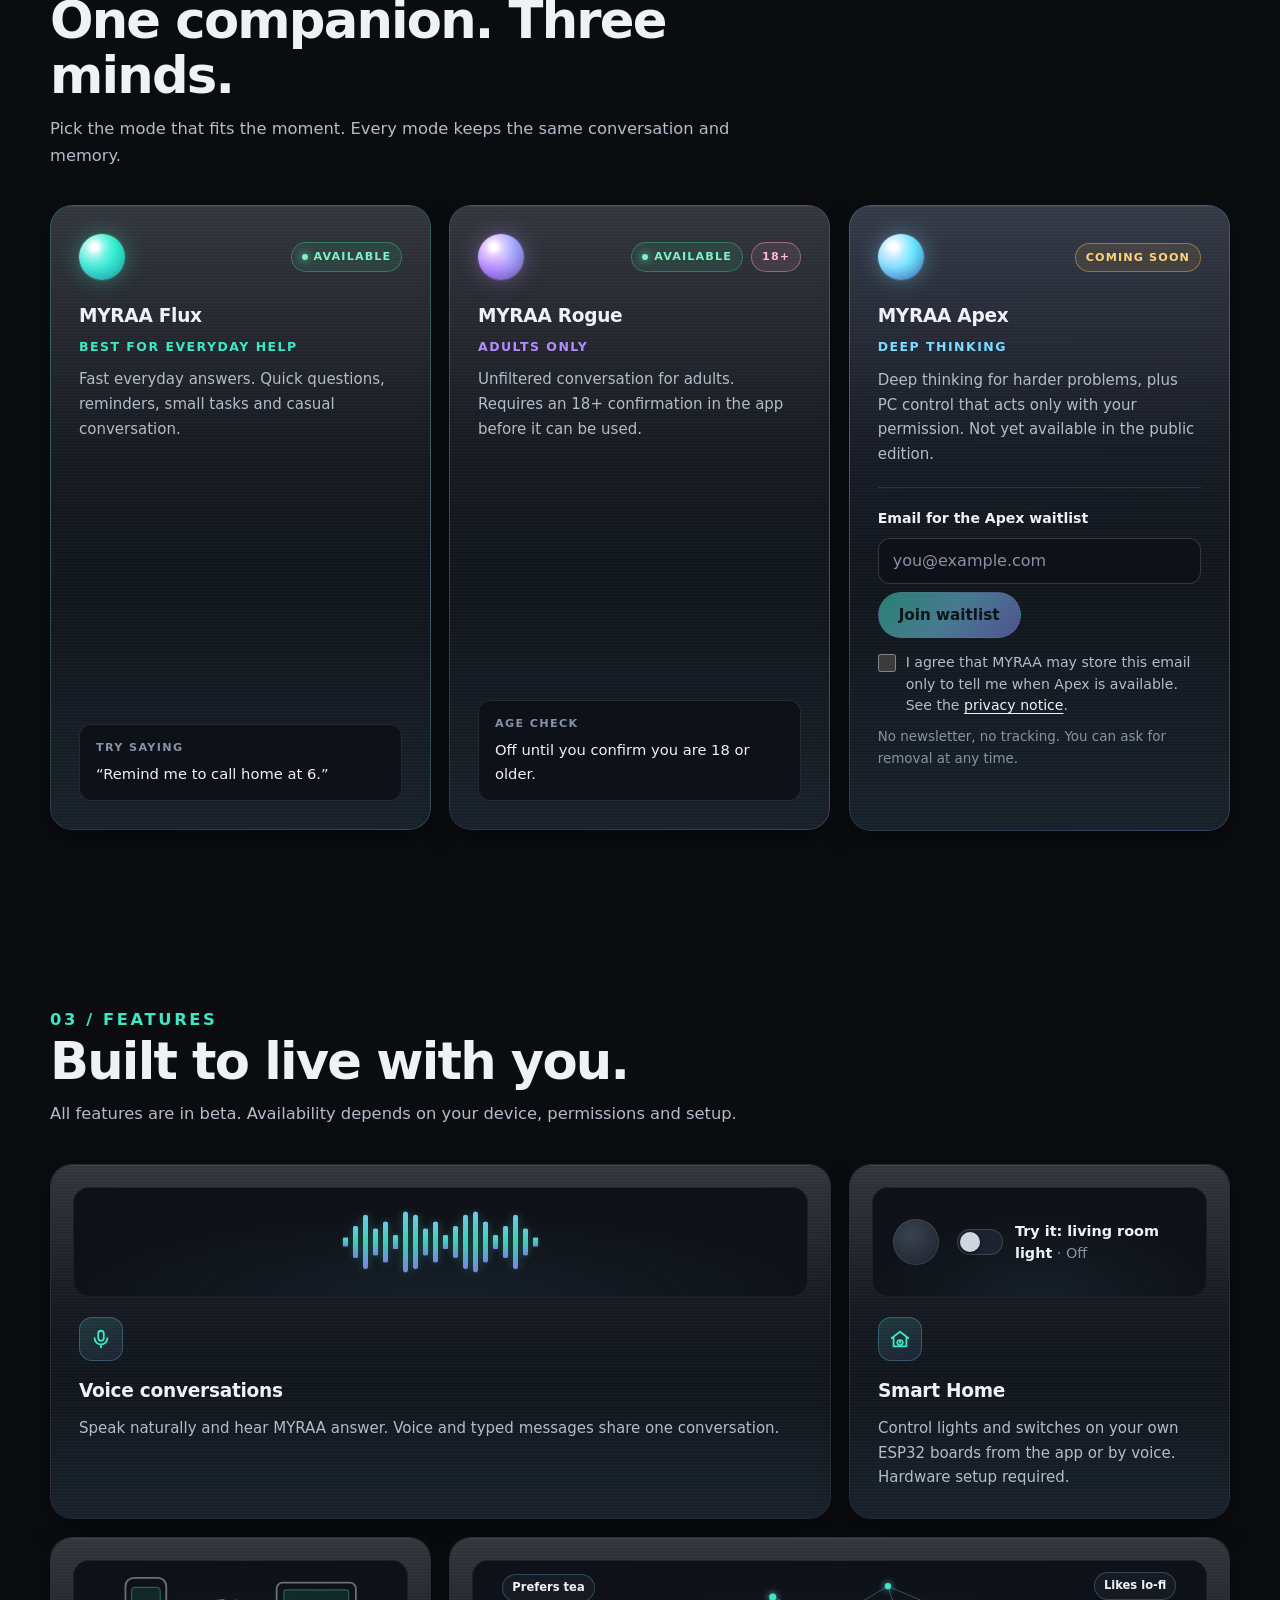
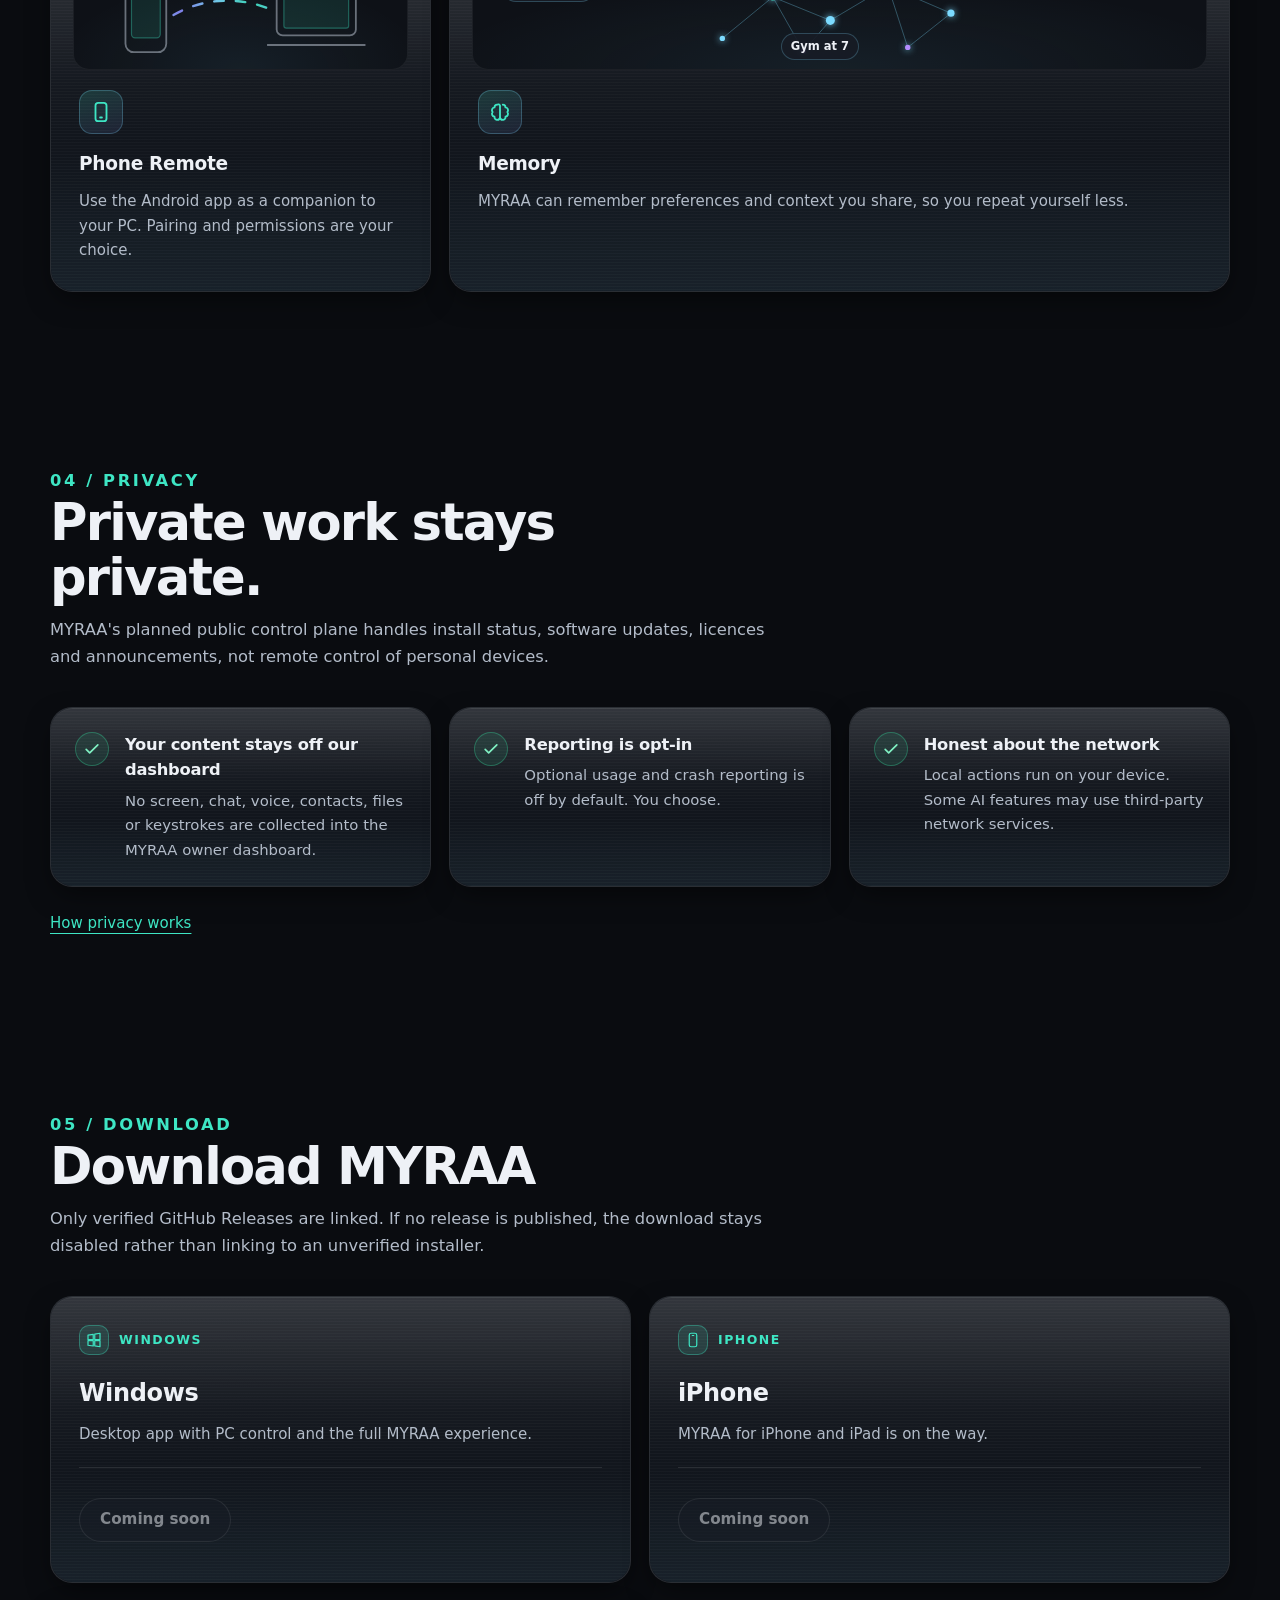
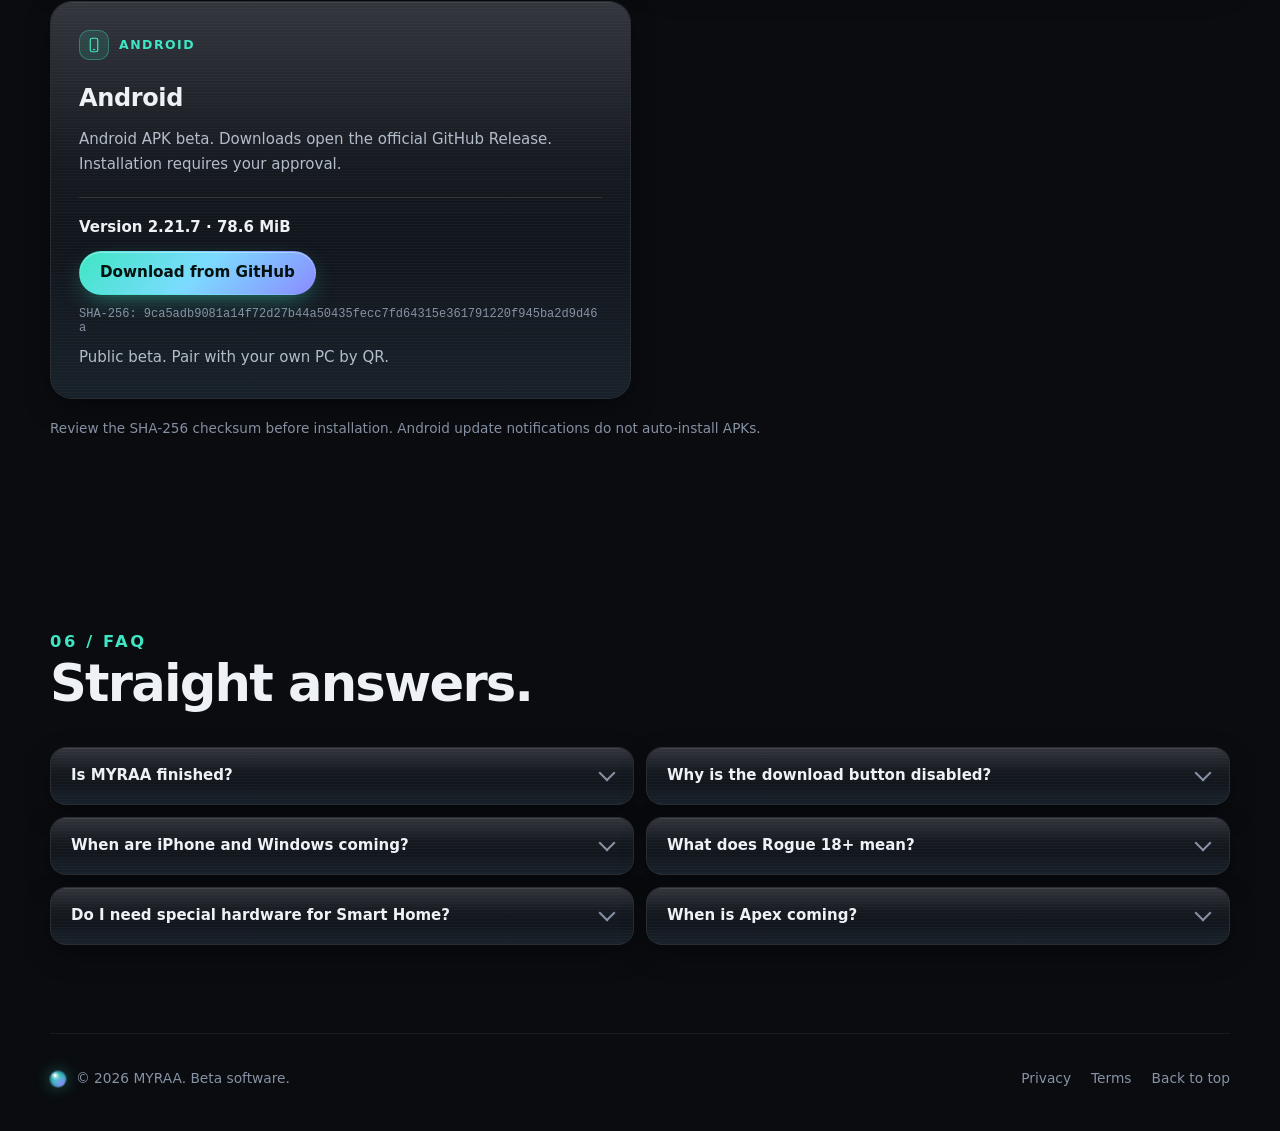
==== commit 6ccaee81: "Android beta 2.21.7 download; iPhone and Windows coming soon" ====
--- a/index.html
+++ b/index.html
@@ -4,17 +4,17 @@
 <meta charset="utf-8">
 <meta name="viewport" content="width=device-width, initial-scale=1">
 <title>MYRAA | Your AI companion</title>
-<meta name="description" content="MYRAA is a beta AI companion for Windows and Android. It talks, thinks and runs your home, with local-first privacy. Releases are published with verifiable checksums.">
+<meta name="description" content="MYRAA is a beta AI companion for Android, with iPhone and Windows coming soon. It talks, thinks and runs your home, with local-first privacy. Releases are published with verifiable checksums.">
 <meta name="theme-color" content="#0A0C10">
 <meta name="color-scheme" content="dark">
 <link rel="icon" href="favicon.svg" type="image/svg+xml">
-<link rel="canonical" href="https://myraa.pages.dev/">
+<link rel="canonical" href="https://paxton69.github.io/myraa/">
 <meta property="og:type" content="website">
 <meta property="og:site_name" content="MYRAA">
 <meta property="og:title" content="MYRAA | Your AI companion">
-<meta property="og:description" content="Talks, thinks, and runs your home. Beta for Windows and Android.">
-<meta property="og:url" content="https://myraa.pages.dev/">
-<meta property="og:image" content="https://myraa.pages.dev/og-image.svg">
+<meta property="og:description" content="Talks, thinks, and runs your home. Beta for Android. iPhone and Windows coming soon.">
+<meta property="og:url" content="https://paxton69.github.io/myraa/">
+<meta property="og:image" content="https://paxton69.github.io/myraa/og-image.svg">
 <meta name="twitter:card" content="summary_large_image">
 <link rel="stylesheet" href="styles.css">
 <script src="intro.js"></script>
@@ -40,7 +40,7 @@
  <div class="hero-grid-floor" aria-hidden="true"></div>
  <div class="hero-inner">
   <div class="hero-copy">
-   <p class="kicker"><span class="dot" aria-hidden="true"></span>Open beta &middot; Windows &amp; Android</p>
+   <p class="kicker"><span class="dot" aria-hidden="true"></span>Open beta &middot; Android</p>
    <h1 id="hero-title"><span class="w">Your</span> <span class="w">AI</span> <span class="w">companion.</span><br><em>Talks, thinks, and runs your home.</em></h1>
    <p class="intro">MYRAA holds a real voice conversation, remembers what matters to you, and switches your lights from a word. Built local-first: your chats, voice and files are not sent to the MYRAA owner dashboard.</p>
    <div class="hero-actions">
@@ -85,7 +85,7 @@
   <li class="card step">
    <span class="step-n" aria-hidden="true">1</span>
    <h3>Install MYRAA</h3>
-   <p>Download the Windows or Android beta from the official release, and check its checksum.</p>
+   <p>Download the Android beta from the official release, and check its checksum.</p>
   </li>
   <li class="step-link" aria-hidden="true"><svg class="h-link" viewBox="0 0 60 8" preserveAspectRatio="none"><path d="M0 4H60"/></svg></li>
   <li class="card step">
@@ -215,10 +215,11 @@
   <p>Only verified GitHub Releases are linked. If no release is published, the download stays disabled rather than linking to an unverified installer.</p>
  </div>
  <div class="grid two">
-  <article class="card platform" data-os="windows"><div class="device"><svg class="bi" viewBox="0 0 24 24" aria-hidden="true"><path d="M4 5.5l7-1v7H4zM13 4.2l7-1.2v8.5h-7zM4 13h7v7l-7-1zM13 13h7v8l-7-1.2z"/></svg><span>Windows</span></div><h3>Windows</h3><p>Desktop installer (NSIS beta). PC automation requires your permission and local configuration.</p><div id="windows-release" class="release"><span class="quiet">Checking release manifest...</span></div></article>
+  <article class="card platform" data-os="windows"><div class="device"><svg class="bi" viewBox="0 0 24 24" aria-hidden="true"><path d="M4 5.5l7-1v7H4zM13 4.2l7-1.2v8.5h-7zM4 13h7v7l-7-1zM13 13h7v8l-7-1.2z"/></svg><span>Windows</span></div><h3>Windows</h3><p>Desktop app with PC control and the full MYRAA experience.</p><div class="release"><button type="button" class="button subtle" disabled>Coming soon</button></div></article>
+  <article class="card platform" data-os="ios"><div class="device"><svg class="bi" viewBox="0 0 24 24" aria-hidden="true"><rect x="7" y="3" width="10" height="18" rx="2.5"/><path d="M11 6h2"/></svg><span>iPhone</span></div><h3>iPhone</h3><p>MYRAA for iPhone and iPad is on the way.</p><div class="release"><button type="button" class="button subtle" disabled>Coming soon</button></div></article>
   <article class="card platform" data-os="android"><div class="device"><svg class="bi" viewBox="0 0 24 24" aria-hidden="true"><rect x="7" y="3" width="10" height="18" rx="2.5"/><path d="M11 18h2"/></svg><span>Android</span></div><h3>Android</h3><p>Android APK beta. Downloads open the official GitHub Release. Installation requires your approval.</p><div id="android-release" class="release"><span class="quiet">Checking release manifest...</span></div></article>
  </div>
- <p class="footnote">Review the SHA-256 checksum before installation. Windows builds may show a SmartScreen warning because the installer is unsigned. Android update notifications do not auto-install APKs.</p>
+ <p class="footnote">Review the SHA-256 checksum before installation. Android update notifications do not auto-install APKs.</p>
 </section>
 
 <section id="faq" class="section faq-sec" aria-labelledby="faq-title">
@@ -229,7 +230,7 @@
  <div class="faq">
   <details class="card qa"><summary>Is MYRAA finished?</summary><p>No. MYRAA is beta software. Features may vary by device and setup, and you may hit rough edges.</p></details>
   <details class="card qa"><summary>Why is the download button disabled?</summary><p>We only link verified GitHub Releases. Until a release with a checksum is published, the button stays off on purpose.</p></details>
-  <details class="card qa"><summary>Why does Windows show a SmartScreen warning?</summary><p>The beta installer is unsigned. Check the SHA-256 checksum shown on this page before you install.</p></details>
+  <details class="card qa"><summary>When are iPhone and Windows coming?</summary><p>Both are in progress. Android is available first; iPhone and Windows will appear here when they are ready.</p></details>
   <details class="card qa"><summary>What does Rogue 18+ mean?</summary><p>Rogue is unfiltered conversation for adults. The app asks for an 18+ confirmation before it can be used.</p></details>
   <details class="card qa"><summary>Do I need special hardware for Smart Home?</summary><p>Yes. Smart Home controls your own ESP32 boards, and they need to be set up first.</p></details>
   <details class="card qa"><summary>When is Apex coming?</summary><p>There is no date yet. Join the waitlist above and we will email you once, when it is available.</p></details>
